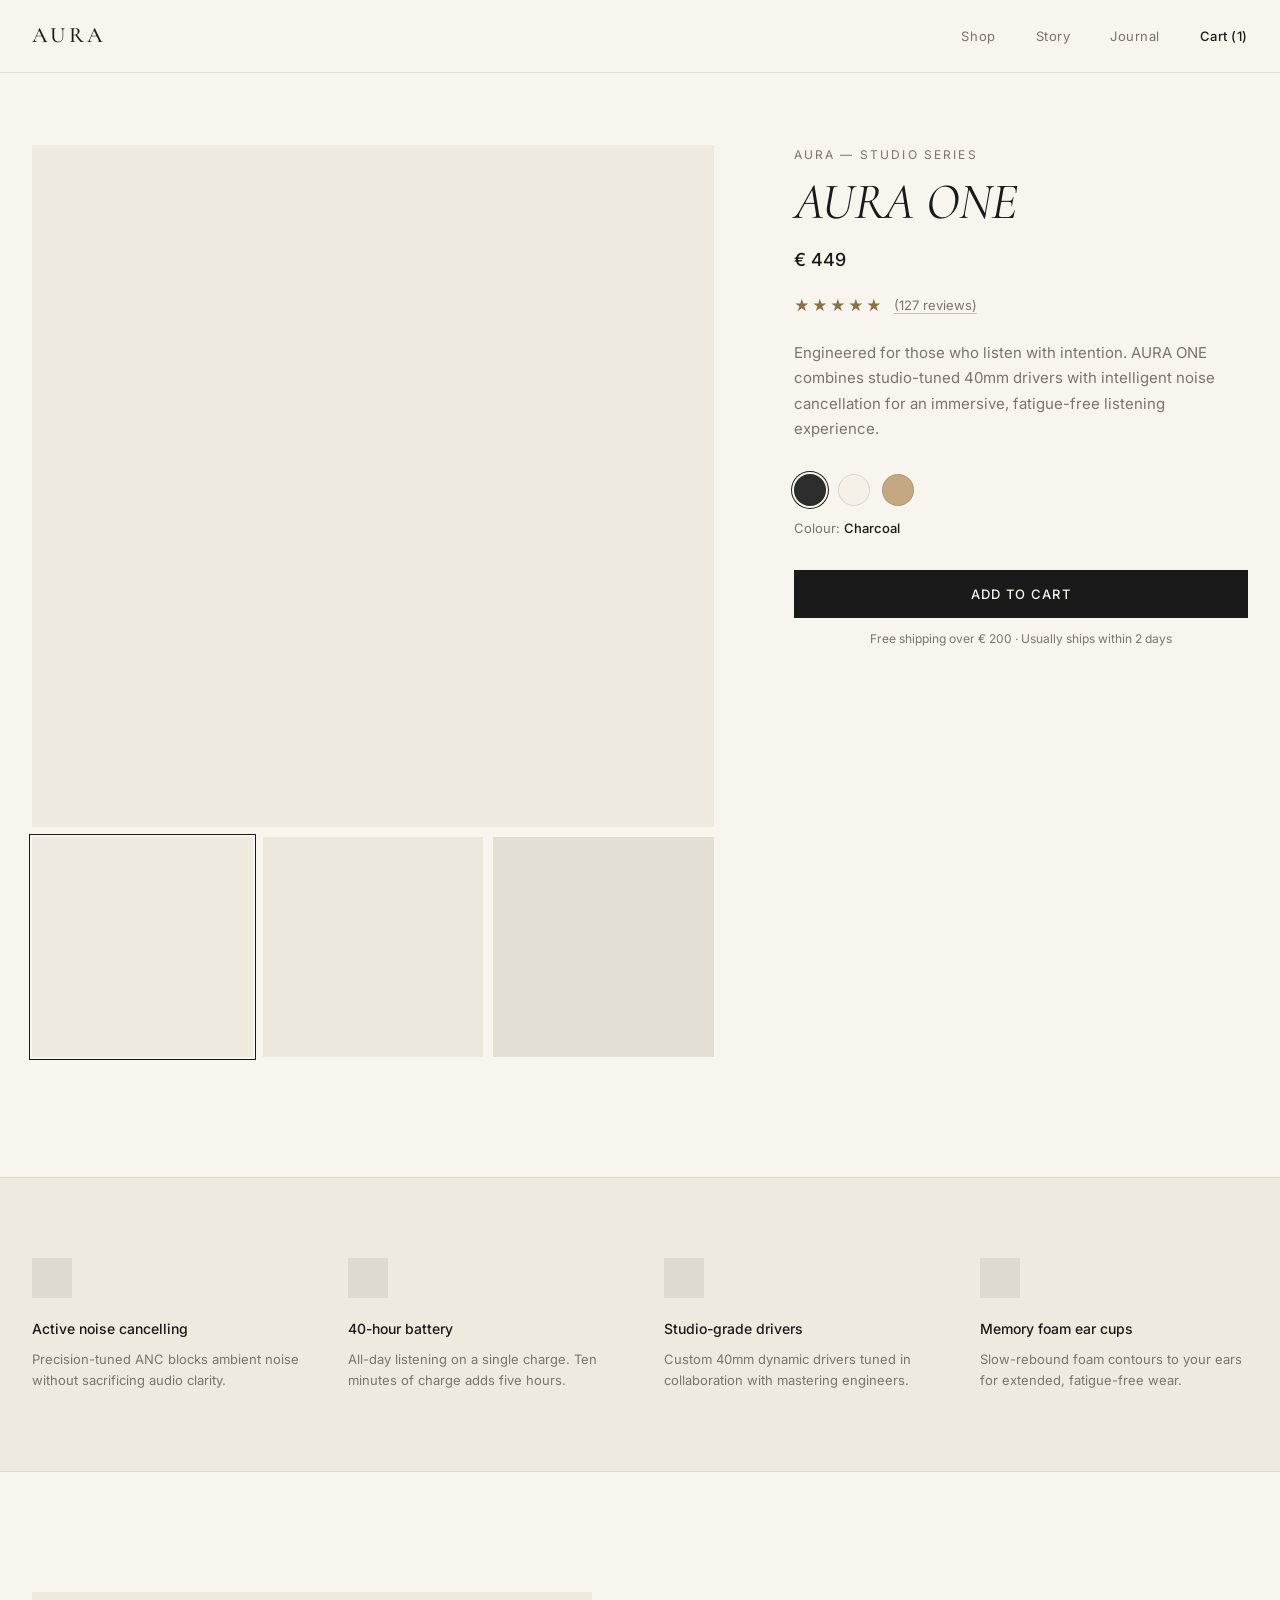
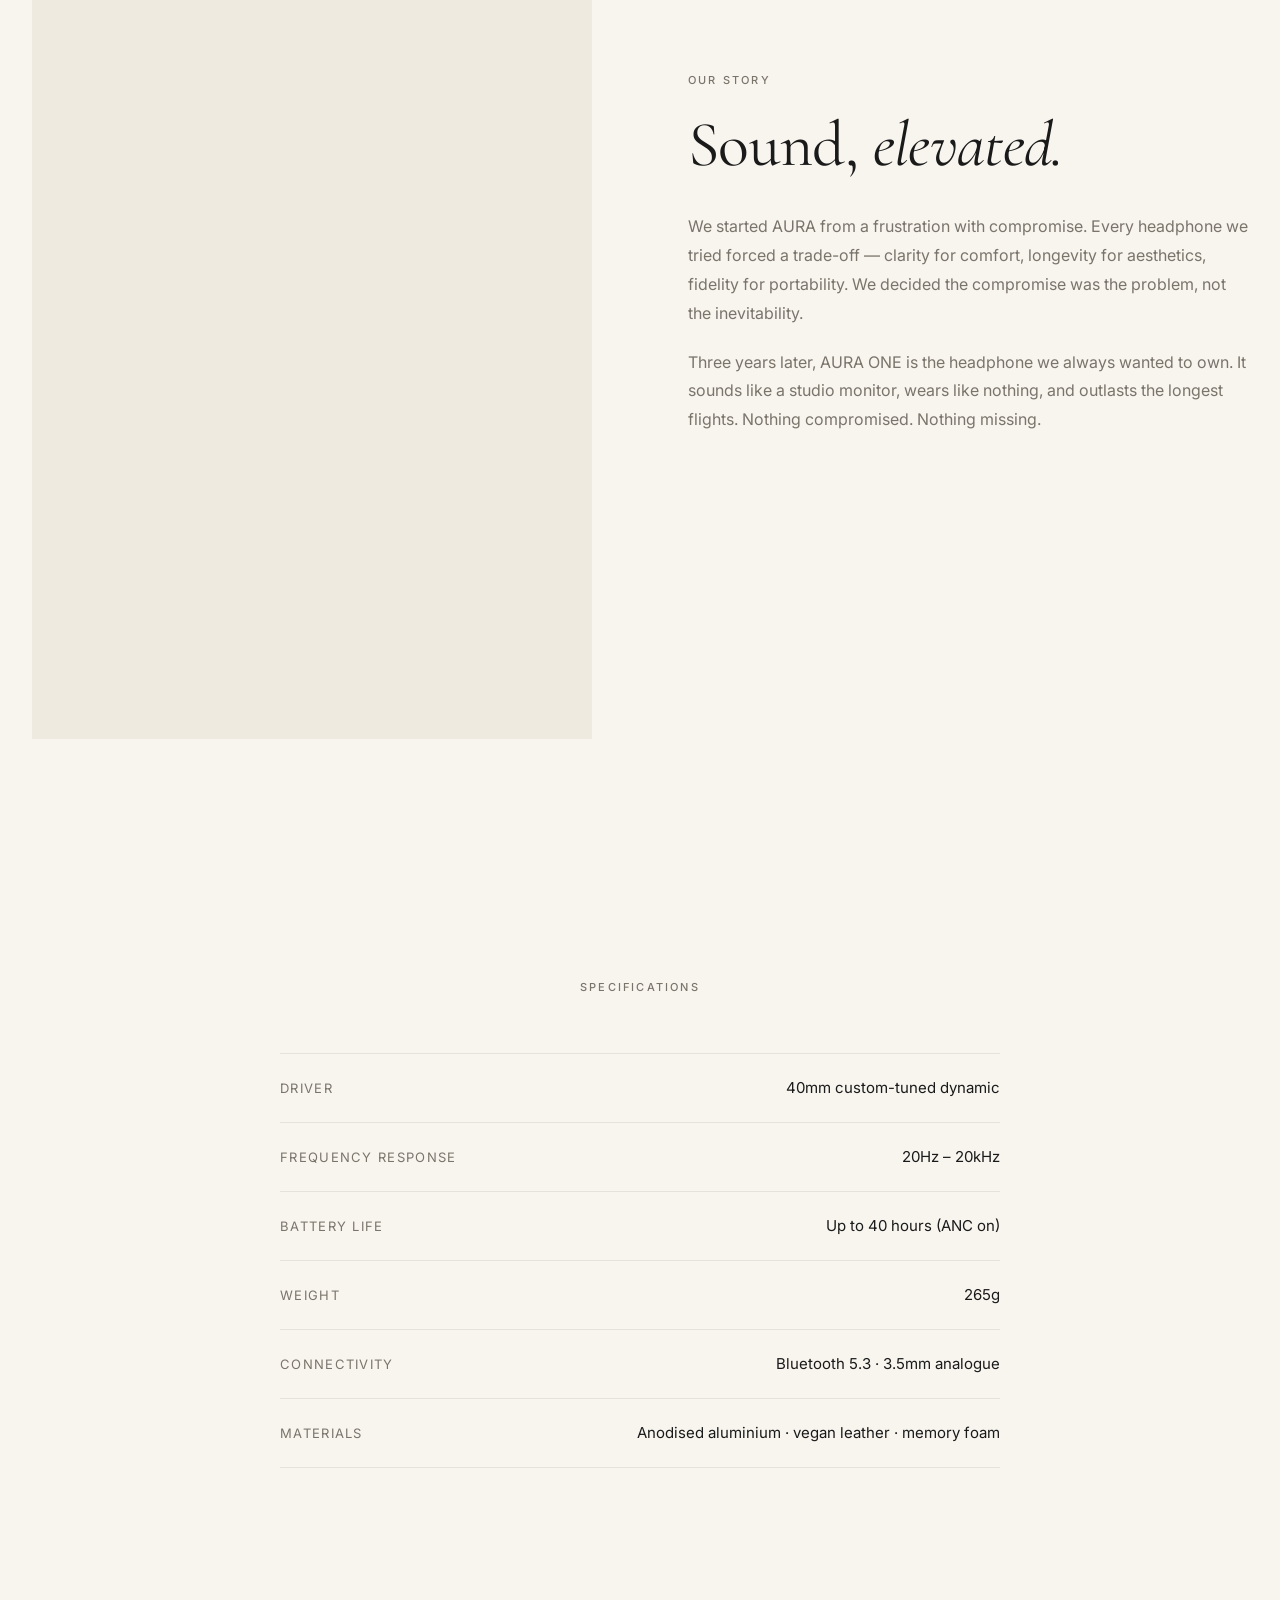
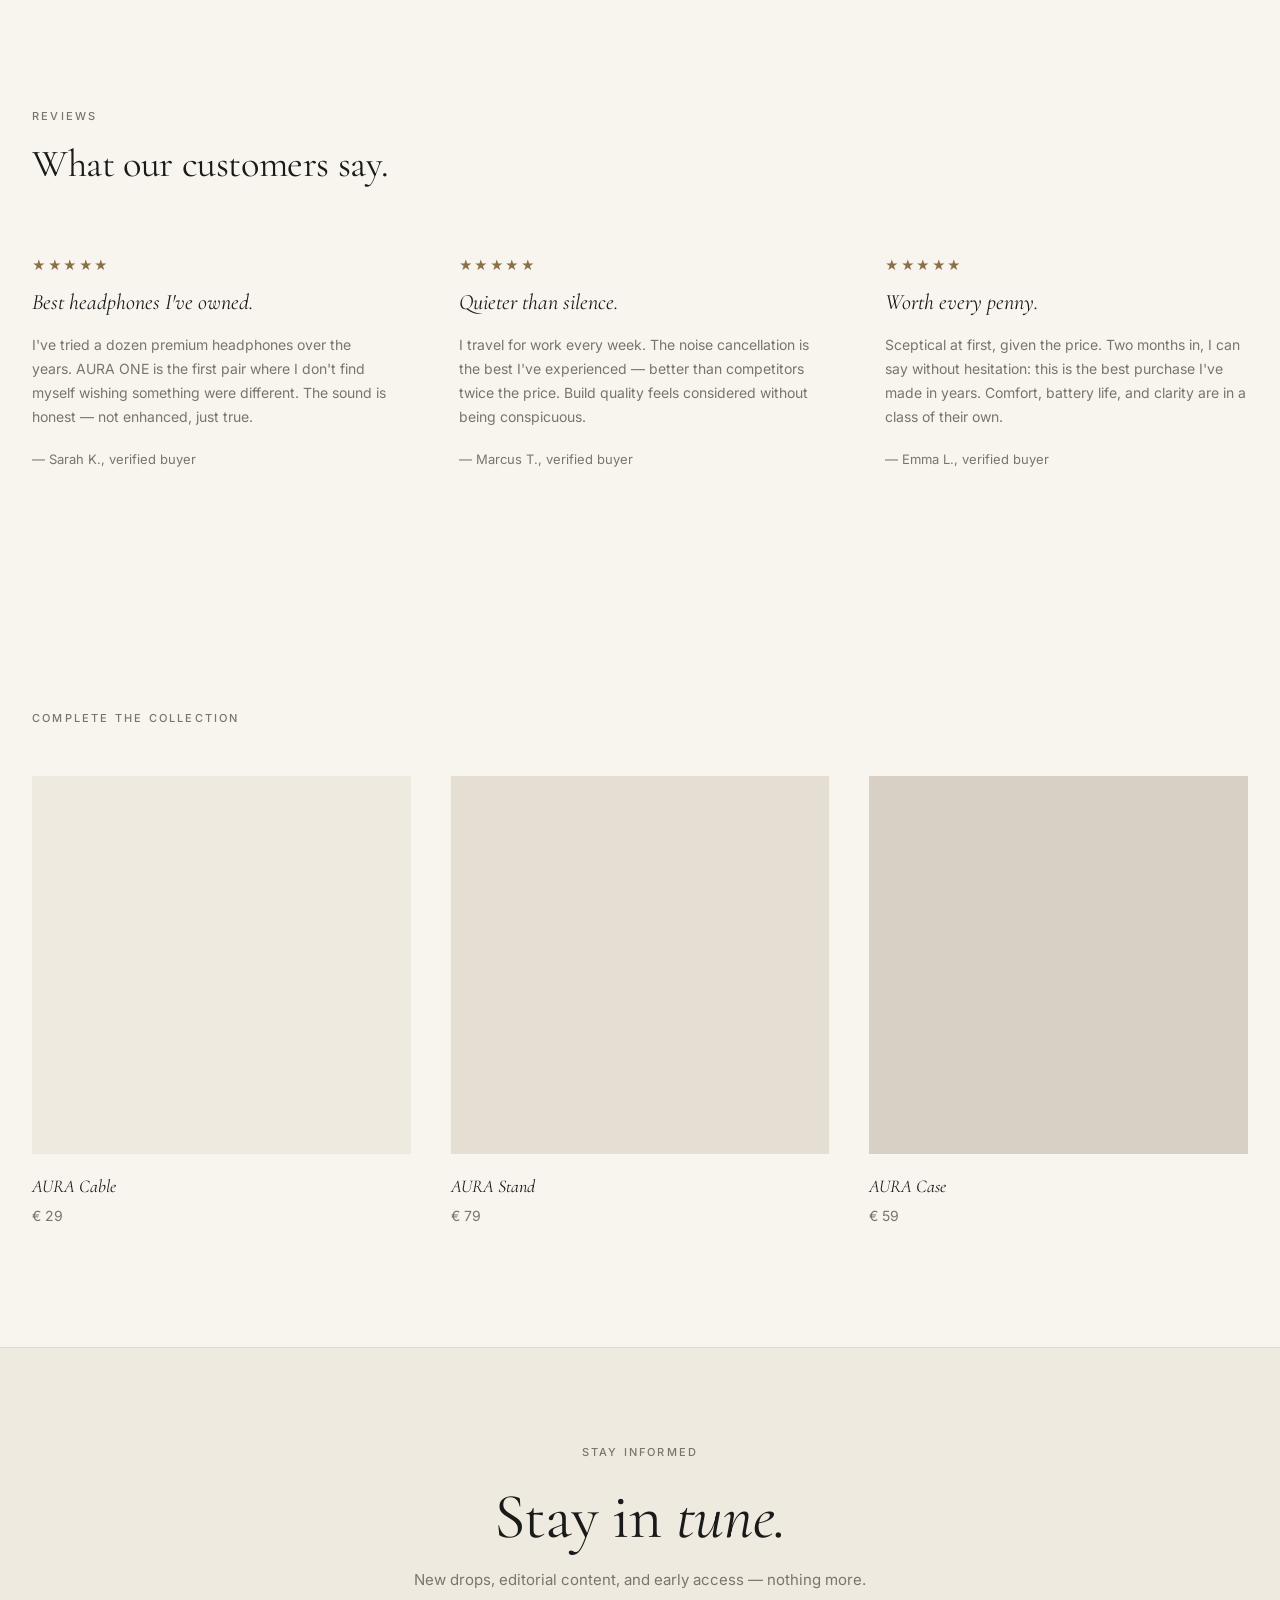
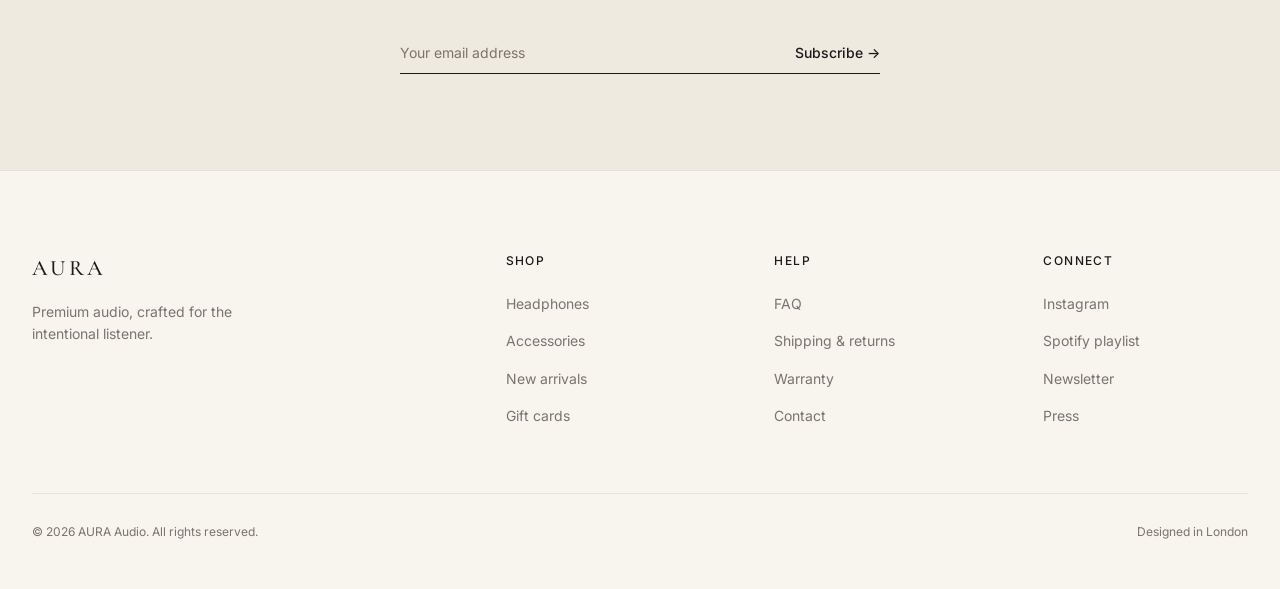
==== index.html @ a44fe391 "Move site files to repo root" ====
<!DOCTYPE html>
<html lang="en">
<head>
  <meta charset="UTF-8">
  <meta name="viewport" content="width=device-width, initial-scale=1.0">
  <meta name="description" content="AURA ONE — Premium over-ear headphones. Studio-grade drivers, active noise cancelling, 40-hour battery.">
  <title>AURA ONE — Premium Over-Ear Headphones</title>

  <link rel="preconnect" href="https://fonts.googleapis.com">
  <link rel="preconnect" href="https://fonts.gstatic.com" crossorigin>
  <link href="https://fonts.googleapis.com/css2?family=Cormorant+Garamond:ital,wght@0,400;0,500;1,400;1,500&family=Inter:wght@400;500&display=swap" rel="stylesheet">

  <link rel="stylesheet" href="style.css">
</head>
<body>

  <!-- ===== NAVBAR ===== -->
  <header class="navbar">
    <div class="navbar__inner">
      <a href="#" class="navbar__logo">AURA</a>
      <nav class="navbar__nav" aria-label="Main navigation">
        <a href="#">Shop</a>
        <a href="#">Story</a>
        <a href="#">Journal</a>
        <a href="#" class="navbar__cart">Cart (1)</a>
      </nav>
    </div>
  </header>

  <main>

    <!-- ===== PRODUCT HERO ===== -->
    <section class="product-hero">
      <div class="container product-hero__grid">

        <!-- Gallery -->
        <div class="product-gallery">
          <div class="gallery__main">
            <div class="gallery__main-img" id="main-img" aria-live="polite" aria-label="Product image"></div>
          </div>
          <div class="gallery__thumbs" role="group" aria-label="Product views">
            <button class="gallery__thumb is-active" data-bg="#EFEAE0" aria-label="Front view" aria-pressed="true" style="background:#EFEAE0"></button>
            <button class="gallery__thumb" data-bg="#E5DFD3" aria-label="Side view" aria-pressed="false" style="background:#E5DFD3"></button>
            <button class="gallery__thumb" data-bg="#D8D0C4" aria-label="Detail view" aria-pressed="false" style="background:#D8D0C4"></button>
          </div>
        </div>

        <!-- Product info -->
        <div class="product-info">
          <p class="product-label">AURA — Studio Series</p>
          <h1 class="product-name">AURA ONE</h1>
          <p class="product-price">&#x20AC; 449</p>

          <div class="product-rating">
            <span class="stars" aria-label="5 out of 5 stars">&#x2605;&#x2605;&#x2605;&#x2605;&#x2605;</span>
            <a href="#reviews" class="review-count">(127 reviews)</a>
          </div>

          <p class="product-desc">Engineered for those who listen with intention. AURA ONE combines studio-tuned 40mm drivers with intelligent noise cancellation for an immersive, fatigue-free listening experience.</p>

          <!-- Colour selector -->
          <div class="colour-selector">
            <div class="colour-swatches" role="radiogroup" aria-label="Select colour">
              <button class="colour-swatch is-active" data-colour="Charcoal" aria-label="Charcoal" aria-checked="true" role="radio" style="background:#2D2D2D"></button>
              <button class="colour-swatch" data-colour="Ivory" aria-label="Ivory" aria-checked="false" role="radio" style="background:#F5F0E8"></button>
              <button class="colour-swatch" data-colour="Sand" aria-label="Sand" aria-checked="false" role="radio" style="background:#C4A882"></button>
            </div>
            <p class="colour-label">Colour: <span id="colour-name">Charcoal</span></p>
          </div>

          <!-- Add to cart -->
          <div class="product-actions">
            <button class="btn-add-to-cart" type="button" id="add-to-cart">Add to cart</button>
            <p class="shipping-note">Free shipping over &#x20AC;&nbsp;200 &middot; Usually ships within 2 days</p>
          </div>
        </div>

      </div>
    </section>

    <!-- ===== FEATURE STRIP ===== -->
    <section class="feature-strip">
      <div class="container">
        <div class="feature-strip__grid">

          <div class="feature-item">
            <div class="feature-icon" aria-hidden="true"></div>
            <h3 class="feature-title">Active noise cancelling</h3>
            <p class="feature-desc">Precision-tuned ANC blocks ambient noise without sacrificing audio clarity.</p>
          </div>

          <div class="feature-item">
            <div class="feature-icon" aria-hidden="true"></div>
            <h3 class="feature-title">40-hour battery</h3>
            <p class="feature-desc">All-day listening on a single charge. Ten minutes of charge adds five hours.</p>
          </div>

          <div class="feature-item">
            <div class="feature-icon" aria-hidden="true"></div>
            <h3 class="feature-title">Studio-grade drivers</h3>
            <p class="feature-desc">Custom 40mm dynamic drivers tuned in collaboration with mastering engineers.</p>
          </div>

          <div class="feature-item">
            <div class="feature-icon" aria-hidden="true"></div>
            <h3 class="feature-title">Memory foam ear cups</h3>
            <p class="feature-desc">Slow-rebound foam contours to your ears for extended, fatigue-free wear.</p>
          </div>

        </div>
      </div>
    </section>

    <!-- ===== THE STORY ===== -->
    <section class="story section">
      <div class="container story__grid">
        <div class="story__image-col">
          <div class="story__image" aria-hidden="true"></div>
        </div>
        <div class="story__content">
          <span class="section-label">Our story</span>
          <h2 class="story__headline">Sound, <em>elevated.</em></h2>
          <p class="story__body">We started AURA from a frustration with compromise. Every headphone we tried forced a trade-off — clarity for comfort, longevity for aesthetics, fidelity for portability. We decided the compromise was the problem, not the inevitability.</p>
          <p class="story__body">Three years later, AURA ONE is the headphone we always wanted to own. It sounds like a studio monitor, wears like nothing, and outlasts the longest flights. Nothing compromised. Nothing missing.</p>
        </div>
      </div>
    </section>

    <!-- ===== SPECIFICATIONS ===== -->
    <section class="specs section">
      <div class="container">
        <div class="specs__header">
          <span class="section-label">Specifications</span>
        </div>
        <div class="specs__table" role="table" aria-label="Product specifications">
          <div class="specs__row" role="row">
            <span class="specs__key" role="rowheader">Driver</span>
            <span class="specs__val" role="cell">40mm custom-tuned dynamic</span>
          </div>
          <div class="specs__row" role="row">
            <span class="specs__key" role="rowheader">Frequency response</span>
            <span class="specs__val" role="cell">20Hz &ndash; 20kHz</span>
          </div>
          <div class="specs__row" role="row">
            <span class="specs__key" role="rowheader">Battery life</span>
            <span class="specs__val" role="cell">Up to 40 hours (ANC on)</span>
          </div>
          <div class="specs__row" role="row">
            <span class="specs__key" role="rowheader">Weight</span>
            <span class="specs__val" role="cell">265g</span>
          </div>
          <div class="specs__row" role="row">
            <span class="specs__key" role="rowheader">Connectivity</span>
            <span class="specs__val" role="cell">Bluetooth 5.3 &middot; 3.5mm analogue</span>
          </div>
          <div class="specs__row" role="row">
            <span class="specs__key" role="rowheader">Materials</span>
            <span class="specs__val" role="cell">Anodised aluminium &middot; vegan leather &middot; memory foam</span>
          </div>
        </div>
      </div>
    </section>

    <!-- ===== REVIEWS ===== -->
    <section class="reviews section" id="reviews">
      <div class="container">
        <div class="reviews__header">
          <span class="section-label">Reviews</span>
          <h2 class="reviews__headline">What our customers say.</h2>
        </div>
        <div class="reviews__grid">

          <article class="review-card">
            <span class="stars stars--sm" aria-label="5 out of 5 stars">&#x2605;&#x2605;&#x2605;&#x2605;&#x2605;</span>
            <h3 class="review-title">Best headphones I've owned.</h3>
            <p class="review-body">I've tried a dozen premium headphones over the years. AURA ONE is the first pair where I don't find myself wishing something were different. The sound is honest — not enhanced, just true.</p>
            <p class="review-attribution">&#x2014; Sarah K., verified buyer</p>
          </article>

          <article class="review-card">
            <span class="stars stars--sm" aria-label="5 out of 5 stars">&#x2605;&#x2605;&#x2605;&#x2605;&#x2605;</span>
            <h3 class="review-title">Quieter than silence.</h3>
            <p class="review-body">I travel for work every week. The noise cancellation is the best I've experienced — better than competitors twice the price. Build quality feels considered without being conspicuous.</p>
            <p class="review-attribution">&#x2014; Marcus T., verified buyer</p>
          </article>

          <article class="review-card">
            <span class="stars stars--sm" aria-label="5 out of 5 stars">&#x2605;&#x2605;&#x2605;&#x2605;&#x2605;</span>
            <h3 class="review-title">Worth every penny.</h3>
            <p class="review-body">Sceptical at first, given the price. Two months in, I can say without hesitation: this is the best purchase I've made in years. Comfort, battery life, and clarity are in a class of their own.</p>
            <p class="review-attribution">&#x2014; Emma L., verified buyer</p>
          </article>

        </div>
      </div>
    </section>

    <!-- ===== RELATED PRODUCTS ===== -->
    <section class="related section">
      <div class="container">
        <div class="related__header">
          <span class="section-label">Complete the collection</span>
        </div>
        <div class="related__grid">

          <a href="#" class="related-card">
            <div class="related-card__img-wrap">
              <div class="related-card__img" style="background:#EFEAE0"></div>
            </div>
            <h3 class="related-card__name">AURA Cable</h3>
            <p class="related-card__price">&#x20AC; 29</p>
          </a>

          <a href="#" class="related-card">
            <div class="related-card__img-wrap">
              <div class="related-card__img" style="background:#E5DFD3"></div>
            </div>
            <h3 class="related-card__name">AURA Stand</h3>
            <p class="related-card__price">&#x20AC; 79</p>
          </a>

          <a href="#" class="related-card">
            <div class="related-card__img-wrap">
              <div class="related-card__img" style="background:#D8D0C4"></div>
            </div>
            <h3 class="related-card__name">AURA Case</h3>
            <p class="related-card__price">&#x20AC; 59</p>
          </a>

        </div>
      </div>
    </section>

    <!-- ===== NEWSLETTER ===== -->
    <section class="newsletter">
      <div class="newsletter__inner">
        <span class="section-label">Stay informed</span>
        <h2 class="newsletter__headline">Stay in <em>tune.</em></h2>
        <p class="newsletter__sub">New drops, editorial content, and early access &mdash; nothing more.</p>
        <form class="newsletter__form" id="newsletter-form" novalidate>
          <input type="email" class="newsletter__input" placeholder="Your email address" aria-label="Email address" required>
          <button type="submit" class="newsletter__btn">Subscribe &#x2192;</button>
        </form>
      </div>
    </section>

  </main>

  <!-- ===== FOOTER ===== -->
  <footer class="footer">
    <div class="container">
      <div class="footer__top">
        <div class="footer__brand">
          <span class="footer__logo">AURA</span>
          <p class="footer__tagline">Premium audio, crafted for the intentional listener.</p>
        </div>
        <div class="footer__col">
          <h3 class="footer__col-title">Shop</h3>
          <ul>
            <li><a href="#">Headphones</a></li>
            <li><a href="#">Accessories</a></li>
            <li><a href="#">New arrivals</a></li>
            <li><a href="#">Gift cards</a></li>
          </ul>
        </div>
        <div class="footer__col">
          <h3 class="footer__col-title">Help</h3>
          <ul>
            <li><a href="#">FAQ</a></li>
            <li><a href="#">Shipping &amp; returns</a></li>
            <li><a href="#">Warranty</a></li>
            <li><a href="#">Contact</a></li>
          </ul>
        </div>
        <div class="footer__col">
          <h3 class="footer__col-title">Connect</h3>
          <ul>
            <li><a href="#">Instagram</a></li>
            <li><a href="#">Spotify playlist</a></li>
            <li><a href="#">Newsletter</a></li>
            <li><a href="#">Press</a></li>
          </ul>
        </div>
      </div>
      <div class="footer__bottom">
        <p class="footer__copy">&copy; 2026 AURA Audio. All rights reserved.</p>
        <p class="footer__city">Designed in London</p>
      </div>
    </div>
  </footer>

  <script src="script.js"></script>
</body>
</html>
---- style.css ----
/* ============================================================
   TOKENS
   ============================================================ */
:root {
  --bg: #F8F5EF;
  --bg-soft: #EFEAE0;
  --fg: #1A1A1A;
  --muted: #7A746B;
  --accent: #8B6F47;
  --border: rgba(0, 0, 0, 0.08);
  --font-display: 'Cormorant Garamond', Georgia, serif;
  --font-body: 'Inter', sans-serif;
}

/* ============================================================
   RESET
   ============================================================ */
*, *::before, *::after {
  margin: 0;
  padding: 0;
  box-sizing: border-box;
}

/* ============================================================
   BASE
   ============================================================ */
html {
  scroll-behavior: smooth;
}

body {
  background-color: var(--bg);
  color: var(--fg);
  font-family: var(--font-body);
  -webkit-font-smoothing: antialiased;
  -moz-osx-font-smoothing: grayscale;
  line-height: 1.6;
}

img,
video {
  display: block;
  max-width: 100%;
}

a {
  color: inherit;
  text-decoration: none;
}

ul {
  list-style: none;
}

button {
  font-family: inherit;
  cursor: pointer;
}

/* ============================================================
   CONTAINER
   ============================================================ */
.container {
  max-width: 1280px;
  margin: 0 auto;
  padding: 0 32px;
}

/* ============================================================
   SHARED UTILITIES
   ============================================================ */
.section {
  padding: 120px 0;
}

.section-label {
  display: block;
  font-family: var(--font-body);
  font-size: 11px;
  font-weight: 500;
  text-transform: uppercase;
  letter-spacing: 0.2em;
  color: var(--muted);
}

.stars {
  color: var(--accent);
  font-size: 15px;
  letter-spacing: 2px;
  line-height: 1;
}

.stars--sm {
  font-size: 13px;
  letter-spacing: 1.5px;
}

/* ============================================================
   NAVBAR
   ============================================================ */
.navbar {
  position: sticky;
  top: 0;
  z-index: 100;
  background: var(--bg);
  border-bottom: 1px solid var(--border);
}

.navbar__inner {
  max-width: 1280px;
  margin: 0 auto;
  padding: 0 32px;
  height: 72px;
  display: flex;
  align-items: center;
  justify-content: space-between;
}

.navbar__logo {
  font-family: var(--font-display);
  font-size: 22px;
  font-weight: 500;
  letter-spacing: 0.15em;
  color: var(--fg);
}

.navbar__nav {
  display: flex;
  align-items: center;
  gap: 40px;
}

.navbar__nav a {
  font-size: 13px;
  font-weight: 400;
  color: var(--muted);
  letter-spacing: 0.04em;
  transition: color 0.3s ease;
}

.navbar__nav a:hover {
  color: var(--fg);
}

.navbar__cart {
  color: var(--fg) !important;
  font-weight: 500 !important;
}

/* ============================================================
   PRODUCT HERO
   ============================================================ */
.product-hero {
  padding: 72px 0 120px;
}

.product-hero__grid {
  display: grid;
  grid-template-columns: 3fr 2fr;
  gap: 80px;
  align-items: start;
}

/* --- Gallery --- */
.product-gallery {
  display: flex;
  flex-direction: column;
  gap: 10px;
}

.gallery__main-img {
  width: 100%;
  aspect-ratio: 1/1;
  background: var(--bg-soft);
  transition: background-color 0.45s ease;
}

.gallery__thumbs {
  display: grid;
  grid-template-columns: repeat(3, 1fr);
  gap: 10px;
}

.gallery__thumb {
  width: 100%;
  aspect-ratio: 1/1;
  border: none;
  opacity: 0.6;
  transition: opacity 0.3s ease, box-shadow 0.25s ease;
}

.gallery__thumb:hover {
  opacity: 0.9;
}

.gallery__thumb.is-active {
  opacity: 1;
  box-shadow: 0 0 0 2px var(--bg), 0 0 0 3px var(--fg);
}

/* --- Product info --- */
.product-info {
  position: sticky;
  top: 120px;
}

.product-label {
  font-size: 12px;
  font-weight: 400;
  text-transform: uppercase;
  letter-spacing: 0.18em;
  color: var(--muted);
  margin-bottom: 12px;
}

.product-name {
  font-family: var(--font-display);
  font-size: clamp(40px, 4vw, 64px);
  font-weight: 400;
  font-style: italic;
  line-height: 1.05;
  letter-spacing: -0.01em;
  margin-bottom: 16px;
}

.product-price {
  font-size: 18px;
  font-weight: 500;
  margin-bottom: 20px;
}

.product-rating {
  display: flex;
  align-items: center;
  gap: 10px;
  margin-bottom: 24px;
}

.review-count {
  font-size: 13px;
  color: var(--muted);
  text-decoration: underline;
  text-decoration-color: rgba(122, 116, 107, 0.4);
  text-underline-offset: 3px;
  transition: color 0.3s ease;
}

.review-count:hover {
  color: var(--fg);
}

.product-desc {
  font-size: 15px;
  color: var(--muted);
  line-height: 1.7;
  margin-bottom: 32px;
}

/* --- Colour selector --- */
.colour-selector {
  margin-bottom: 32px;
}

.colour-swatches {
  display: flex;
  gap: 12px;
  margin-bottom: 12px;
}

.colour-swatch {
  width: 32px;
  height: 32px;
  border-radius: 50%;
  border: 1px solid rgba(0, 0, 0, 0.1);
  transition: box-shadow 0.25s ease, opacity 0.2s ease;
}

.colour-swatch:hover {
  opacity: 0.85;
}

.colour-swatch.is-active {
  box-shadow: 0 0 0 2px var(--bg), 0 0 0 3px var(--fg);
}

.colour-label {
  font-size: 13px;
  color: var(--muted);
}

.colour-label span {
  color: var(--fg);
  font-weight: 500;
}

/* --- Actions --- */
.btn-add-to-cart {
  display: block;
  width: 100%;
  background: var(--fg);
  color: var(--bg);
  border: none;
  padding: 16px;
  font-size: 13px;
  font-weight: 500;
  text-transform: uppercase;
  letter-spacing: 0.1em;
  transition: background-color 0.3s ease;
  margin-bottom: 12px;
}

.btn-add-to-cart:hover {
  background: var(--accent);
}

.shipping-note {
  font-size: 12px;
  color: var(--muted);
  text-align: center;
  line-height: 1.5;
}

/* ============================================================
   FEATURE STRIP
   ============================================================ */
.feature-strip {
  background: var(--bg-soft);
  border-top: 1px solid var(--border);
  border-bottom: 1px solid var(--border);
  padding: 80px 0;
}

.feature-strip__grid {
  display: grid;
  grid-template-columns: repeat(4, 1fr);
  gap: 48px;
}

.feature-icon {
  width: 40px;
  height: 40px;
  background: rgba(0, 0, 0, 0.07);
  margin-bottom: 20px;
}

.feature-title {
  font-family: var(--font-body);
  font-size: 14px;
  font-weight: 500;
  color: var(--fg);
  margin-bottom: 8px;
}

.feature-desc {
  font-size: 13px;
  color: var(--muted);
  line-height: 1.65;
}

/* ============================================================
   STORY
   ============================================================ */
.story__grid {
  display: grid;
  grid-template-columns: 1fr 1fr;
  gap: 96px;
  align-items: start;
}

.story__image {
  width: 100%;
  aspect-ratio: 3/4;
  background: var(--bg-soft);
}

.story__content {
  padding-top: 80px;
}

.story__content .section-label {
  margin-bottom: 20px;
}

.story__headline {
  font-family: var(--font-display);
  font-size: clamp(40px, 5vw, 72px);
  font-weight: 400;
  line-height: 1.1;
  letter-spacing: -0.01em;
  margin-bottom: 32px;
}

.story__headline em {
  font-style: italic;
}

.story__body {
  font-size: 16px;
  color: var(--muted);
  line-height: 1.8;
  margin-bottom: 20px;
}

.story__body:last-child {
  margin-bottom: 0;
}

/* ============================================================
   SPECIFICATIONS
   ============================================================ */
.specs__header {
  text-align: center;
  margin-bottom: 56px;
}

.specs__table {
  max-width: 720px;
  margin: 0 auto;
}

.specs__row {
  display: flex;
  justify-content: space-between;
  align-items: baseline;
  padding: 22px 0;
  border-bottom: 1px solid var(--border);
  gap: 32px;
}

.specs__row:first-child {
  border-top: 1px solid var(--border);
}

.specs__key {
  font-size: 13px;
  font-weight: 400;
  text-transform: uppercase;
  letter-spacing: 0.1em;
  color: var(--muted);
  flex-shrink: 0;
}

.specs__val {
  font-size: 15px;
  color: var(--fg);
  text-align: right;
}

/* ============================================================
   REVIEWS
   ============================================================ */
.reviews__header {
  margin-bottom: 72px;
}

.reviews__header .section-label {
  margin-bottom: 16px;
}

.reviews__headline {
  font-family: var(--font-display);
  font-size: clamp(28px, 3vw, 44px);
  font-weight: 400;
  letter-spacing: -0.01em;
  line-height: 1.2;
}

.reviews__grid {
  display: grid;
  grid-template-columns: repeat(3, 1fr);
  gap: 64px;
}

.review-card {
  display: flex;
  flex-direction: column;
  gap: 16px;
}

.review-title {
  font-family: var(--font-display);
  font-size: 22px;
  font-weight: 400;
  font-style: italic;
  line-height: 1.3;
  color: var(--fg);
}

.review-body {
  font-size: 14px;
  color: var(--muted);
  line-height: 1.72;
}

.review-attribution {
  font-size: 13px;
  color: var(--muted);
  margin-top: 4px;
}

/* ============================================================
   RELATED PRODUCTS
   ============================================================ */
.related__header {
  margin-bottom: 48px;
}

.related__grid {
  display: grid;
  grid-template-columns: repeat(3, 1fr);
  gap: 40px;
}

.related-card {
  display: block;
}

.related-card__img-wrap {
  aspect-ratio: 1/1;
  overflow: hidden;
  margin-bottom: 18px;
}

.related-card__img {
  width: 100%;
  height: 100%;
  transition: transform 0.3s ease;
}

.related-card:hover .related-card__img {
  transform: scale(1.03);
}

.related-card__name {
  font-family: var(--font-display);
  font-size: 18px;
  font-weight: 400;
  font-style: italic;
  color: var(--fg);
  margin-bottom: 4px;
}

.related-card__price {
  font-size: 14px;
  color: var(--muted);
}

/* ============================================================
   NEWSLETTER
   ============================================================ */
.newsletter {
  background: var(--bg-soft);
  border-top: 1px solid var(--border);
  padding: 96px 32px;
  text-align: center;
}

.newsletter__inner {
  max-width: 560px;
  margin: 0 auto;
}

.newsletter__inner .section-label {
  margin-bottom: 20px;
}

.newsletter__headline {
  font-family: var(--font-display);
  font-size: clamp(40px, 5vw, 64px);
  font-weight: 400;
  line-height: 1.1;
  letter-spacing: -0.01em;
  margin-bottom: 16px;
}

.newsletter__headline em {
  font-style: italic;
}

.newsletter__sub {
  font-size: 15px;
  color: var(--muted);
  line-height: 1.6;
  margin-bottom: 40px;
}

.newsletter__form {
  display: flex;
  align-items: flex-end;
  max-width: 480px;
  margin: 0 auto;
}

.newsletter__input {
  flex: 1;
  background: transparent;
  border: none;
  border-bottom: 1px solid var(--fg);
  padding: 12px 0;
  font-family: var(--font-body);
  font-size: 14px;
  color: var(--fg);
  outline: none;
  transition: border-color 0.3s ease;
}

.newsletter__input::placeholder {
  color: var(--muted);
}

.newsletter__input:focus {
  border-color: var(--accent);
}

.newsletter__btn {
  background: none;
  border: none;
  border-bottom: 1px solid var(--fg);
  padding: 12px 0 12px 28px;
  font-size: 14px;
  font-weight: 500;
  color: var(--fg);
  white-space: nowrap;
  transition: color 0.3s ease, border-color 0.3s ease;
}

.newsletter__btn:hover {
  color: var(--accent);
  border-color: var(--accent);
}

/* ============================================================
   FOOTER
   ============================================================ */
.footer {
  background: var(--bg);
  border-top: 1px solid var(--border);
  padding: 80px 0 48px;
}

.footer__top {
  display: grid;
  grid-template-columns: 2fr 1fr 1fr 1fr;
  gap: 64px;
  margin-bottom: 64px;
}

.footer__logo {
  display: block;
  font-family: var(--font-display);
  font-size: 22px;
  font-weight: 500;
  letter-spacing: 0.15em;
  color: var(--fg);
  margin-bottom: 14px;
}

.footer__tagline {
  font-size: 14px;
  color: var(--muted);
  line-height: 1.6;
  max-width: 200px;
}

.footer__col-title {
  font-size: 12px;
  font-weight: 500;
  text-transform: uppercase;
  letter-spacing: 0.12em;
  color: var(--fg);
  margin-bottom: 20px;
}

.footer__col ul {
  display: flex;
  flex-direction: column;
  gap: 12px;
}

.footer__col a {
  font-size: 14px;
  color: var(--muted);
  transition: color 0.3s ease;
}

.footer__col a:hover {
  color: var(--fg);
}

.footer__bottom {
  display: flex;
  justify-content: space-between;
  align-items: center;
  padding-top: 28px;
  border-top: 1px solid var(--border);
}

.footer__copy,
.footer__city {
  font-size: 12px;
  color: var(--muted);
}

/* ============================================================
   RESPONSIVE — TABLET (≤ 1024px)
   ============================================================ */
@media (max-width: 1024px) {
  .feature-strip__grid {
    grid-template-columns: repeat(2, 1fr);
    gap: 40px;
  }

  .footer__top {
    grid-template-columns: 1fr 1fr;
    row-gap: 48px;
    column-gap: 40px;
  }

  .footer__brand {
    grid-column: 1 / -1;
  }
}

/* ============================================================
   RESPONSIVE — MOBILE (≤ 768px)
   ============================================================ */
@media (max-width: 768px) {
  .container {
    padding: 0 20px;
  }

  .section {
    padding: 64px 0;
  }

  /* Navbar */
  .navbar__inner {
    padding: 0 20px;
  }

  .navbar__nav {
    gap: 20px;
  }

  .navbar__nav a:not(.navbar__cart) {
    display: none;
  }

  /* Product hero */
  .product-hero {
    padding: 40px 0 80px;
  }

  .product-hero__grid {
    grid-template-columns: 1fr;
    gap: 40px;
  }

  .gallery__thumbs {
    display: flex;
    gap: 8px;
    overflow-x: auto;
    -webkit-overflow-scrolling: touch;
    scrollbar-width: none;
    flex-wrap: nowrap;
  }

  .gallery__thumbs::-webkit-scrollbar {
    display: none;
  }

  .gallery__thumb {
    flex-shrink: 0;
    width: 80px;
    height: 80px;
    aspect-ratio: auto;
  }

  .product-info {
    position: static;
  }

  /* Feature strip */
  .feature-strip__grid {
    grid-template-columns: 1fr;
    gap: 40px;
  }

  /* Story */
  .story__grid {
    grid-template-columns: 1fr;
    gap: 40px;
  }

  .story__content {
    padding-top: 0;
  }

  /* Reviews */
  .reviews__grid {
    grid-template-columns: 1fr;
    gap: 48px;
  }

  /* Related */
  .related__grid {
    grid-template-columns: 1fr;
    gap: 32px;
  }

  /* Newsletter */
  .newsletter {
    padding: 72px 20px;
  }

  .newsletter__form {
    flex-direction: column;
    align-items: stretch;
    gap: 16px;
  }

  .newsletter__btn {
    padding: 12px 0;
    border-top: none;
    text-align: center;
  }

  /* Footer */
  .footer__top {
    grid-template-columns: 1fr;
    gap: 40px;
  }

  .footer__bottom {
    flex-direction: column;
    gap: 8px;
    text-align: center;
  }
}
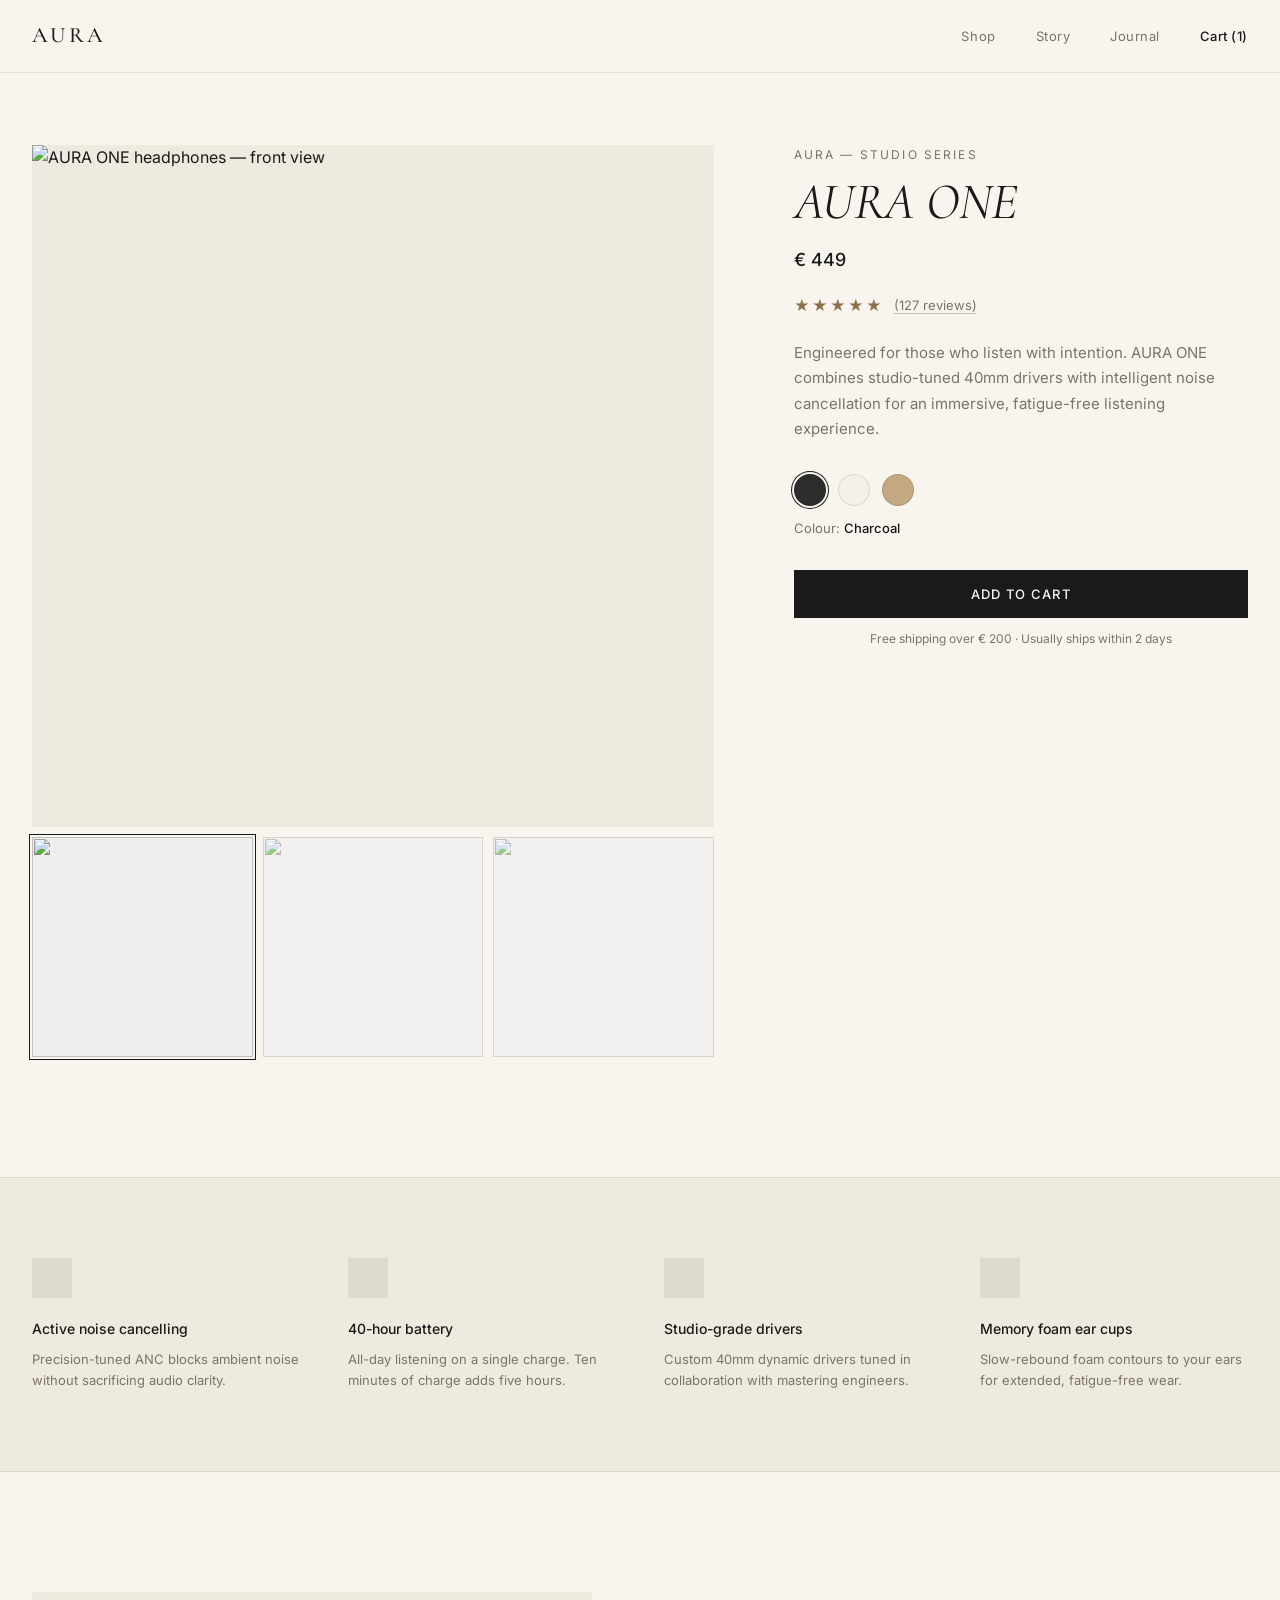
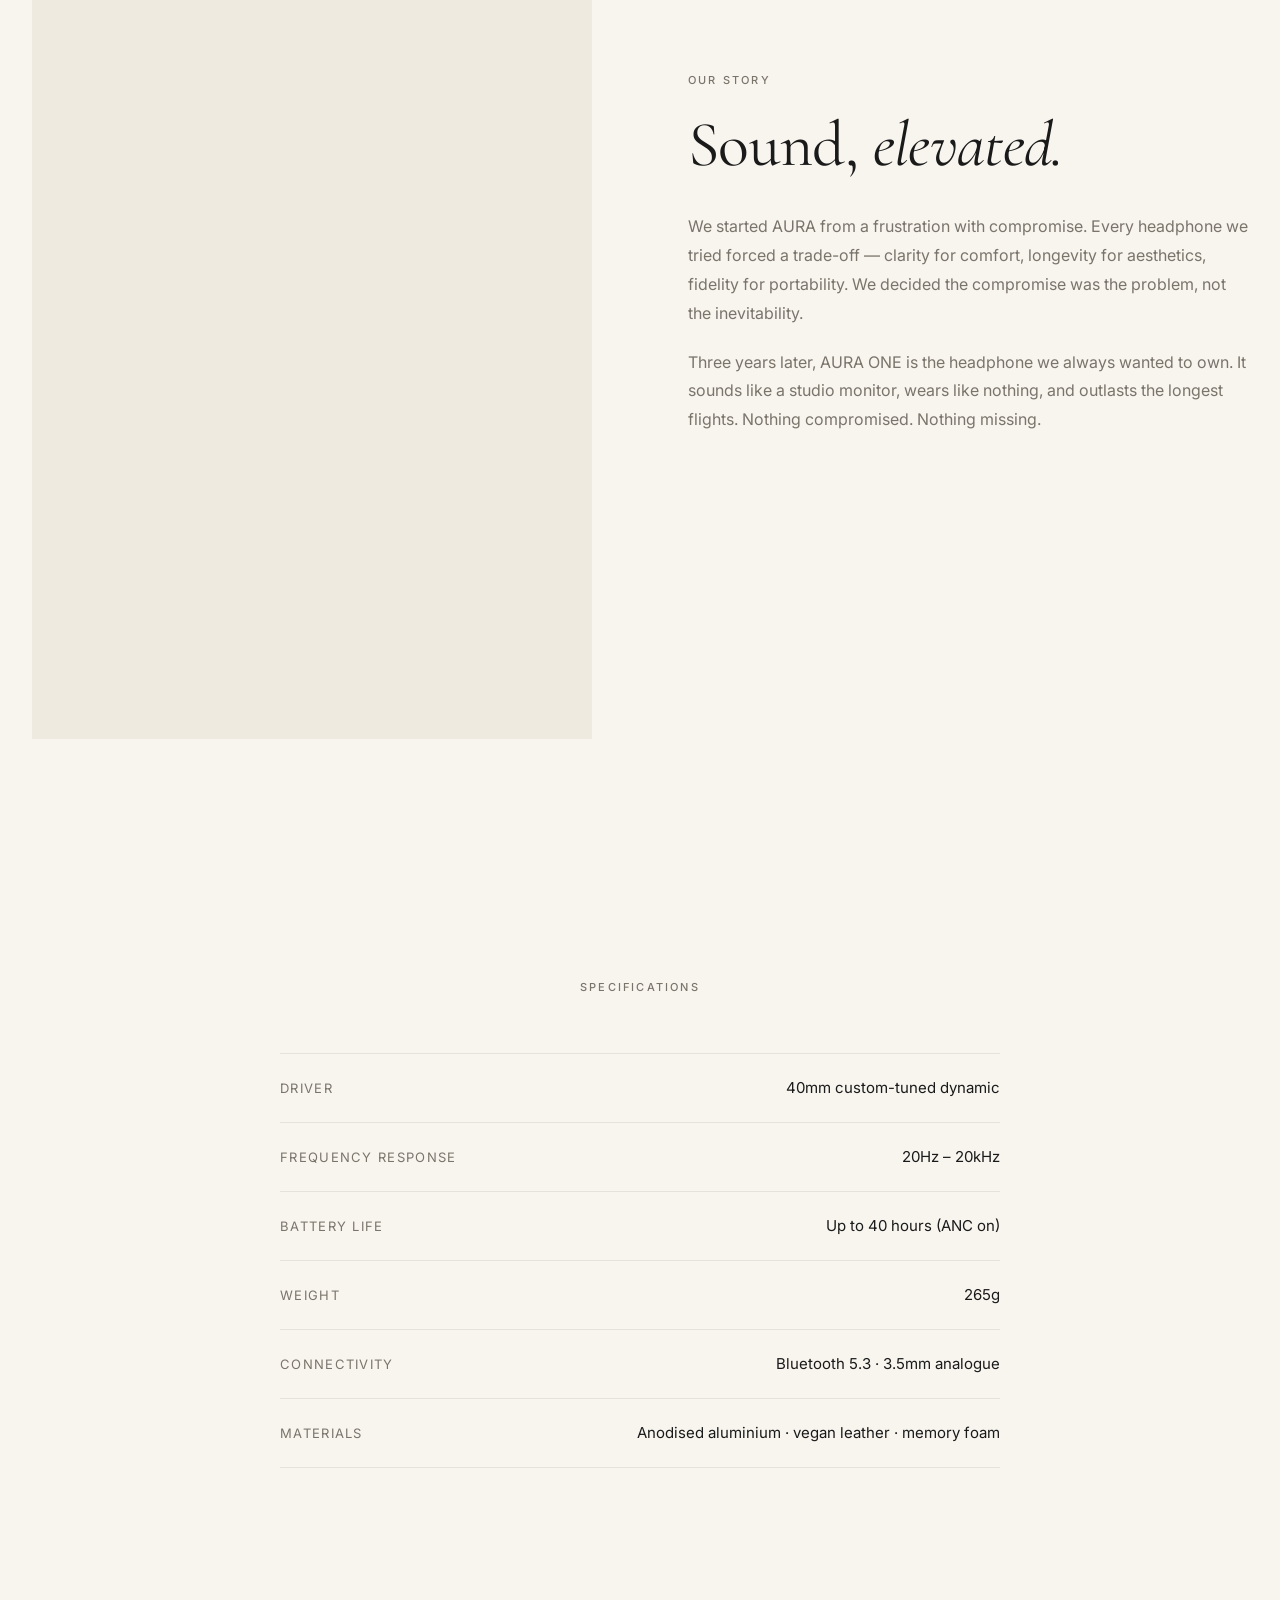
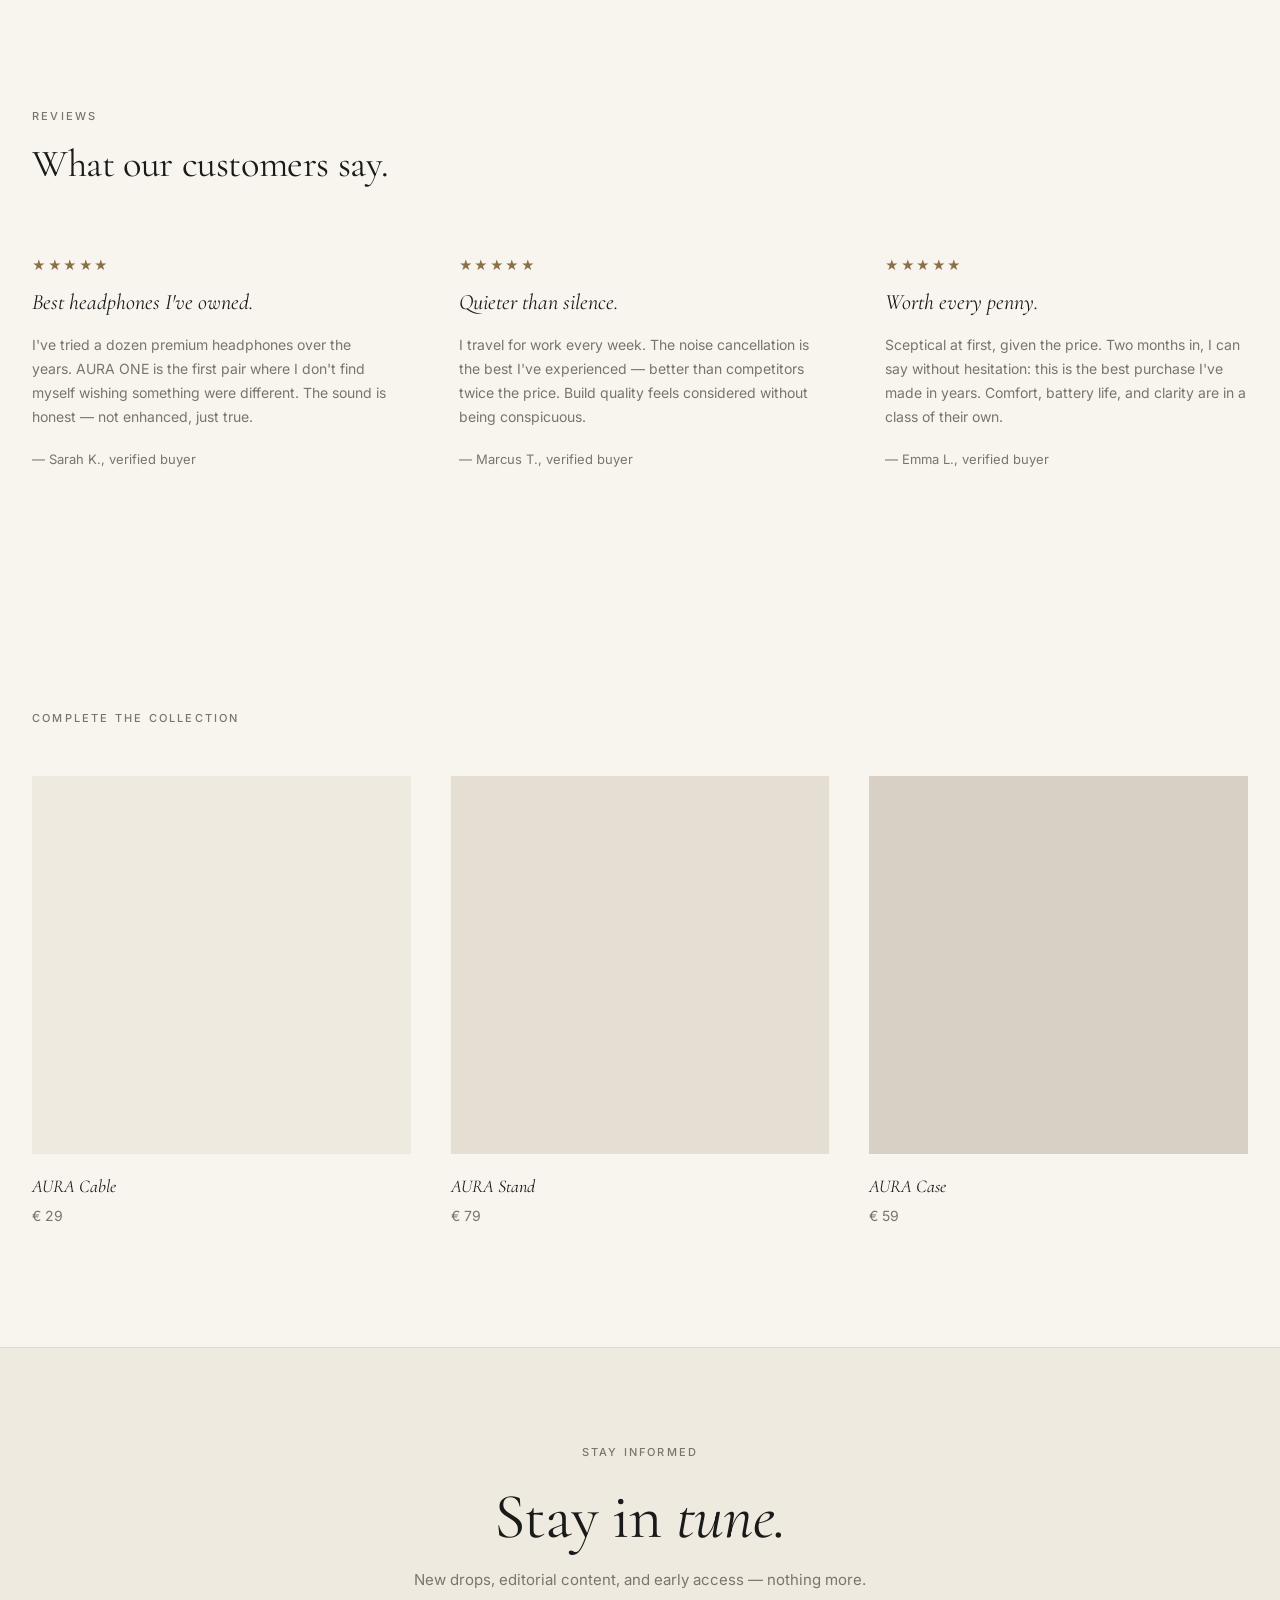
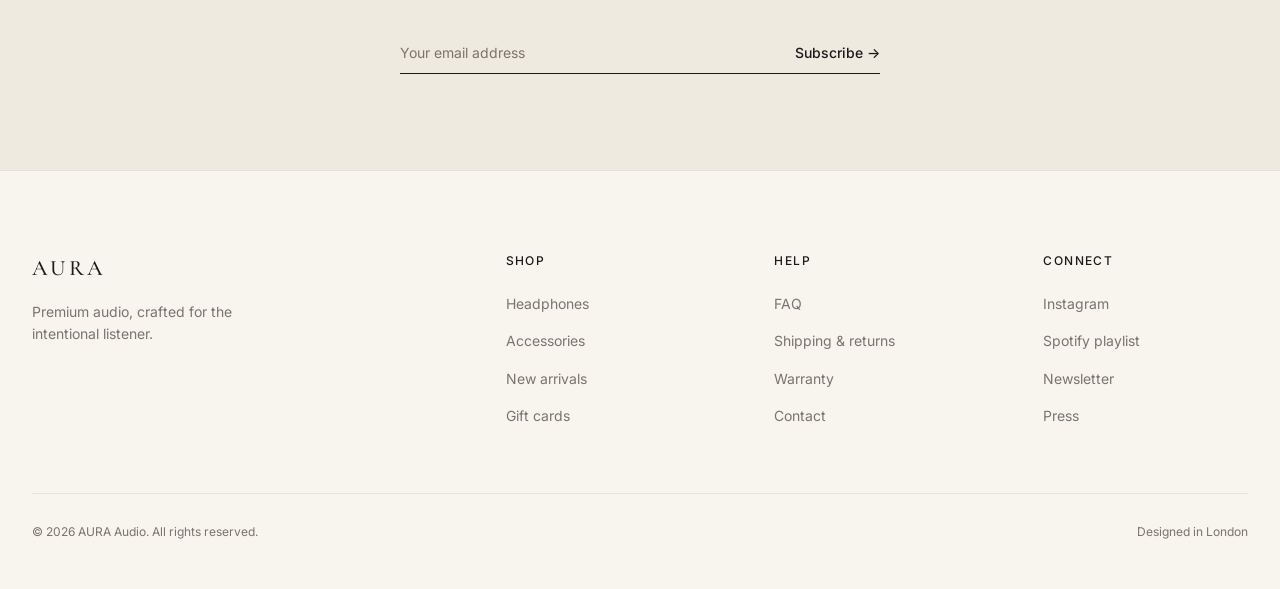
==== commit e55b8e85: "Replace image placeholders with real product photos" ====
--- a/index.html
+++ b/index.html
@@ -36,12 +36,33 @@
         <!-- Gallery -->
         <div class="product-gallery">
           <div class="gallery__main">
-            <div class="gallery__main-img" id="main-img" aria-live="polite" aria-label="Product image"></div>
+            <img class="gallery__main-img" id="main-img"
+                 src="images/aura-main.jpg"
+                 alt="AURA ONE headphones — front view"
+                 loading="eager">
           </div>
           <div class="gallery__thumbs" role="group" aria-label="Product views">
-            <button class="gallery__thumb is-active" data-bg="#EFEAE0" aria-label="Front view" aria-pressed="true" style="background:#EFEAE0"></button>
-            <button class="gallery__thumb" data-bg="#E5DFD3" aria-label="Side view" aria-pressed="false" style="background:#E5DFD3"></button>
-            <button class="gallery__thumb" data-bg="#D8D0C4" aria-label="Detail view" aria-pressed="false" style="background:#D8D0C4"></button>
+            <button class="gallery__thumb is-active"
+                    data-src="images/aura-side.jpg"
+                    data-alt="AURA ONE headphones — side view"
+                    aria-label="Side view"
+                    aria-pressed="true">
+              <img src="images/aura-side.jpg" alt="" loading="lazy">
+            </button>
+            <button class="gallery__thumb"
+                    data-src="images/aura-case.jpg"
+                    data-alt="AURA ONE headphones — travel case"
+                    aria-label="Travel case"
+                    aria-pressed="false">
+              <img src="images/aura-case.jpg" alt="" loading="lazy">
+            </button>
+            <button class="gallery__thumb"
+                    data-src="images/aura-cable.jpg"
+                    data-alt="AURA ONE headphones — cable accessory"
+                    aria-label="Cable accessory"
+                    aria-pressed="false">
+              <img src="images/aura-cable.jpg" alt="" loading="lazy">
+            </button>
           </div>
         </div>
 
--- a/style.css
+++ b/style.css
@@ -171,8 +171,10 @@
 .gallery__main-img {
   width: 100%;
   aspect-ratio: 1/1;
+  object-fit: cover;
   background: var(--bg-soft);
-  transition: background-color 0.45s ease;
+  display: block;
+  transition: opacity 0.25s ease;
 }
 
 .gallery__thumbs {
@@ -185,8 +187,17 @@
   width: 100%;
   aspect-ratio: 1/1;
   border: none;
+  padding: 0;
+  overflow: hidden;
   opacity: 0.6;
   transition: opacity 0.3s ease, box-shadow 0.25s ease;
+}
+
+.gallery__thumb img {
+  width: 100%;
+  height: 100%;
+  object-fit: cover;
+  display: block;
 }
 
 .gallery__thumb:hover {
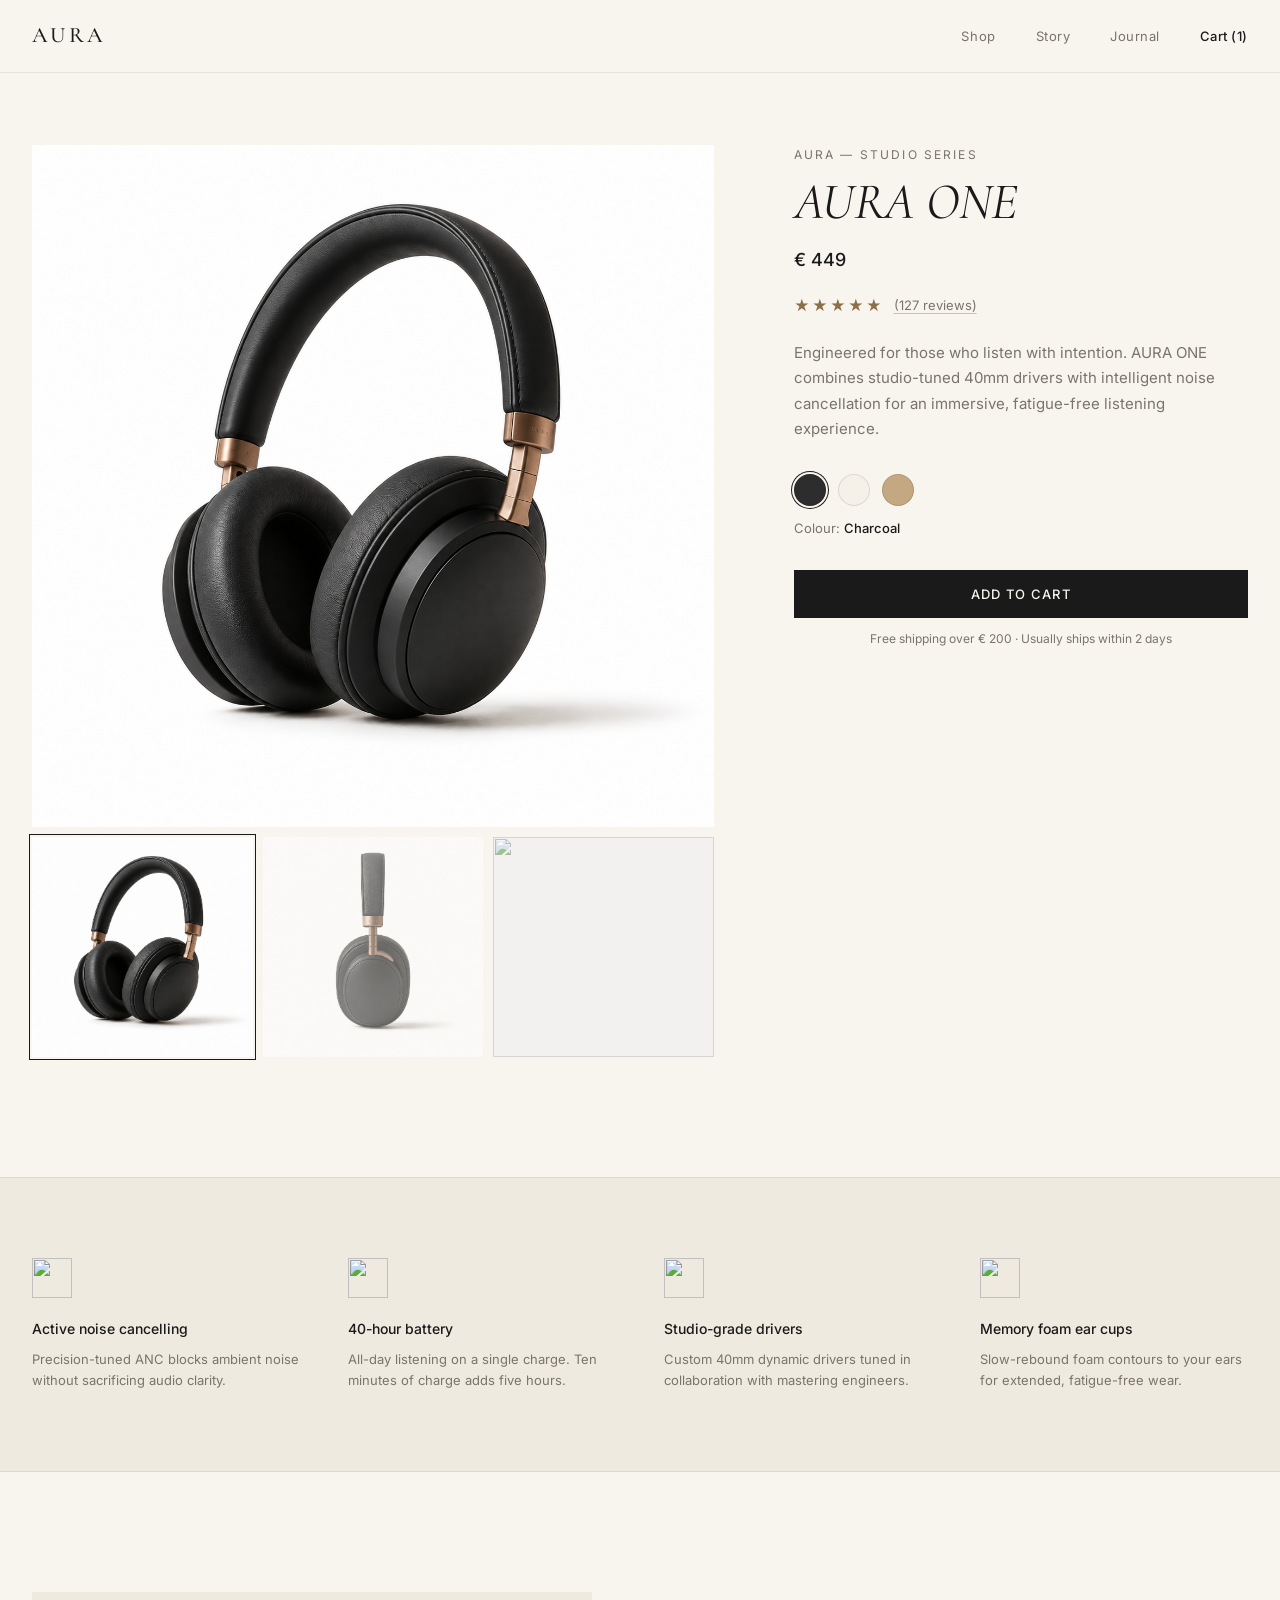
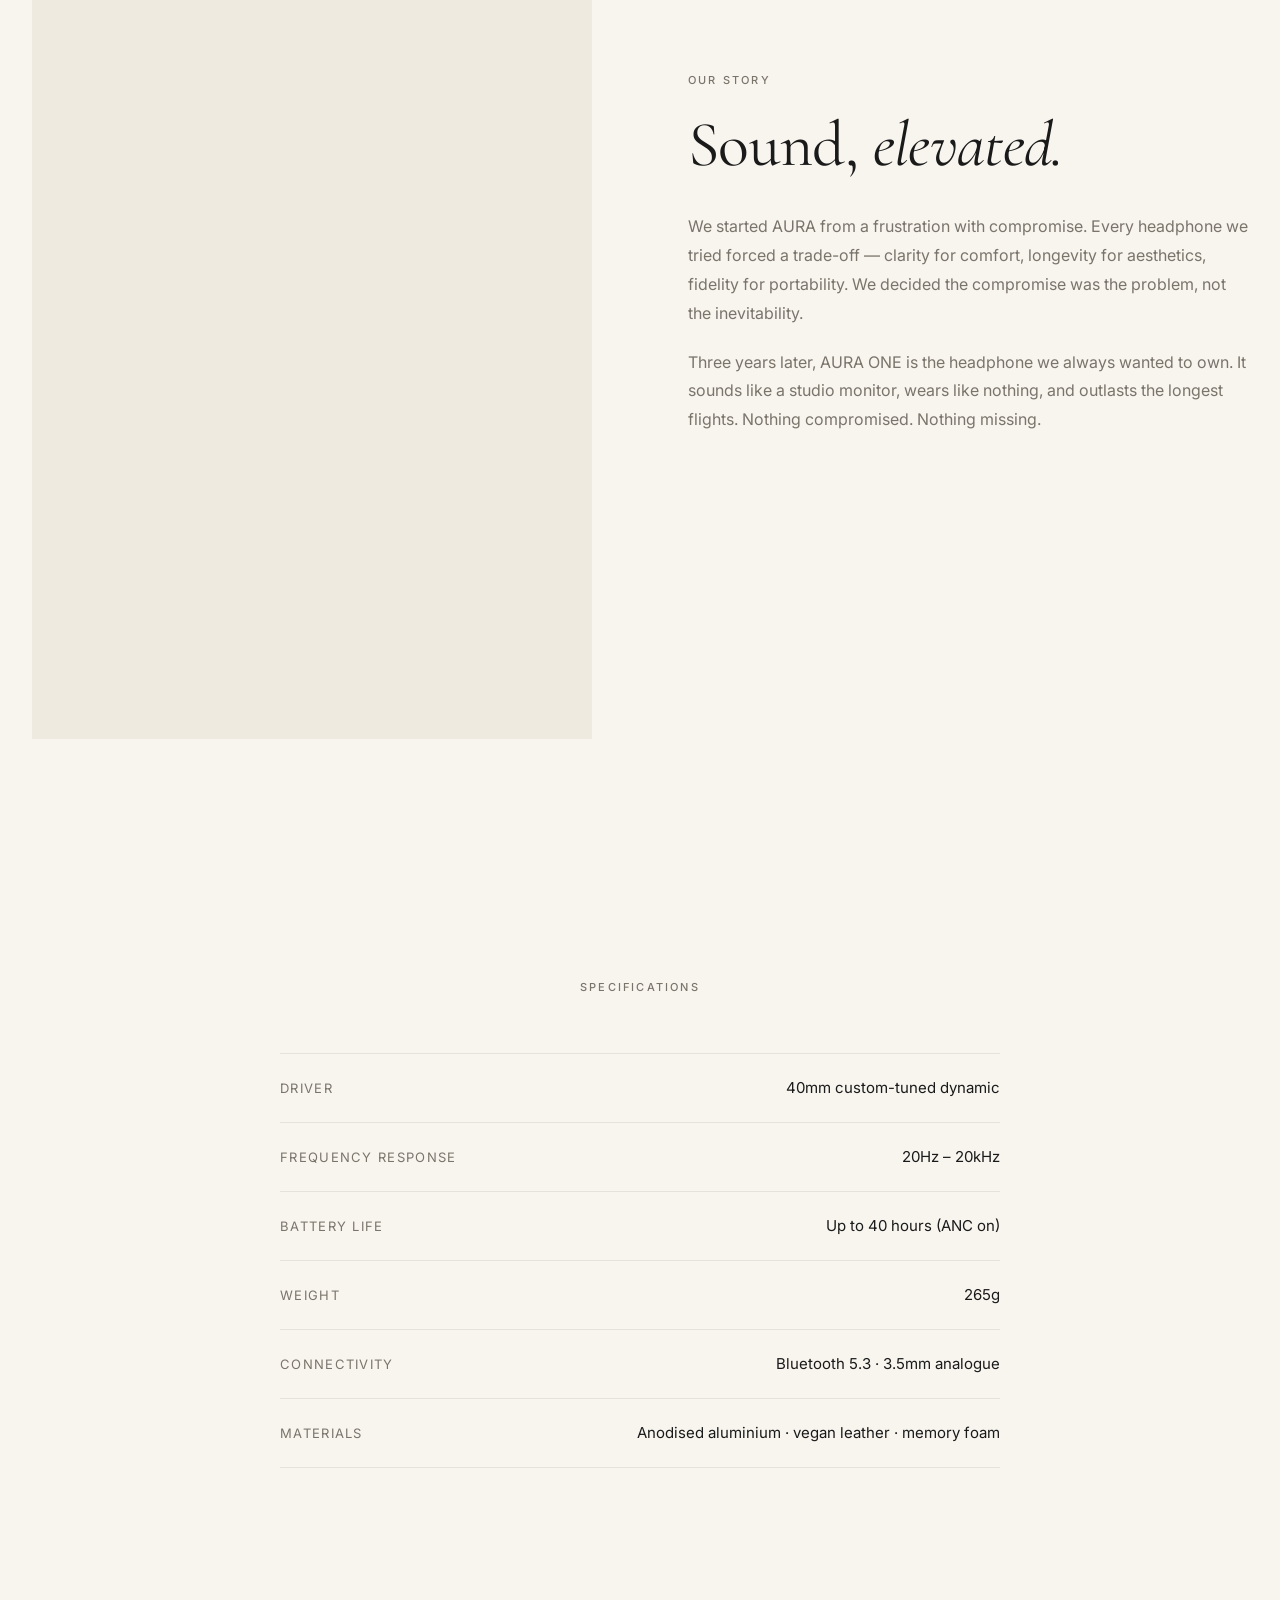
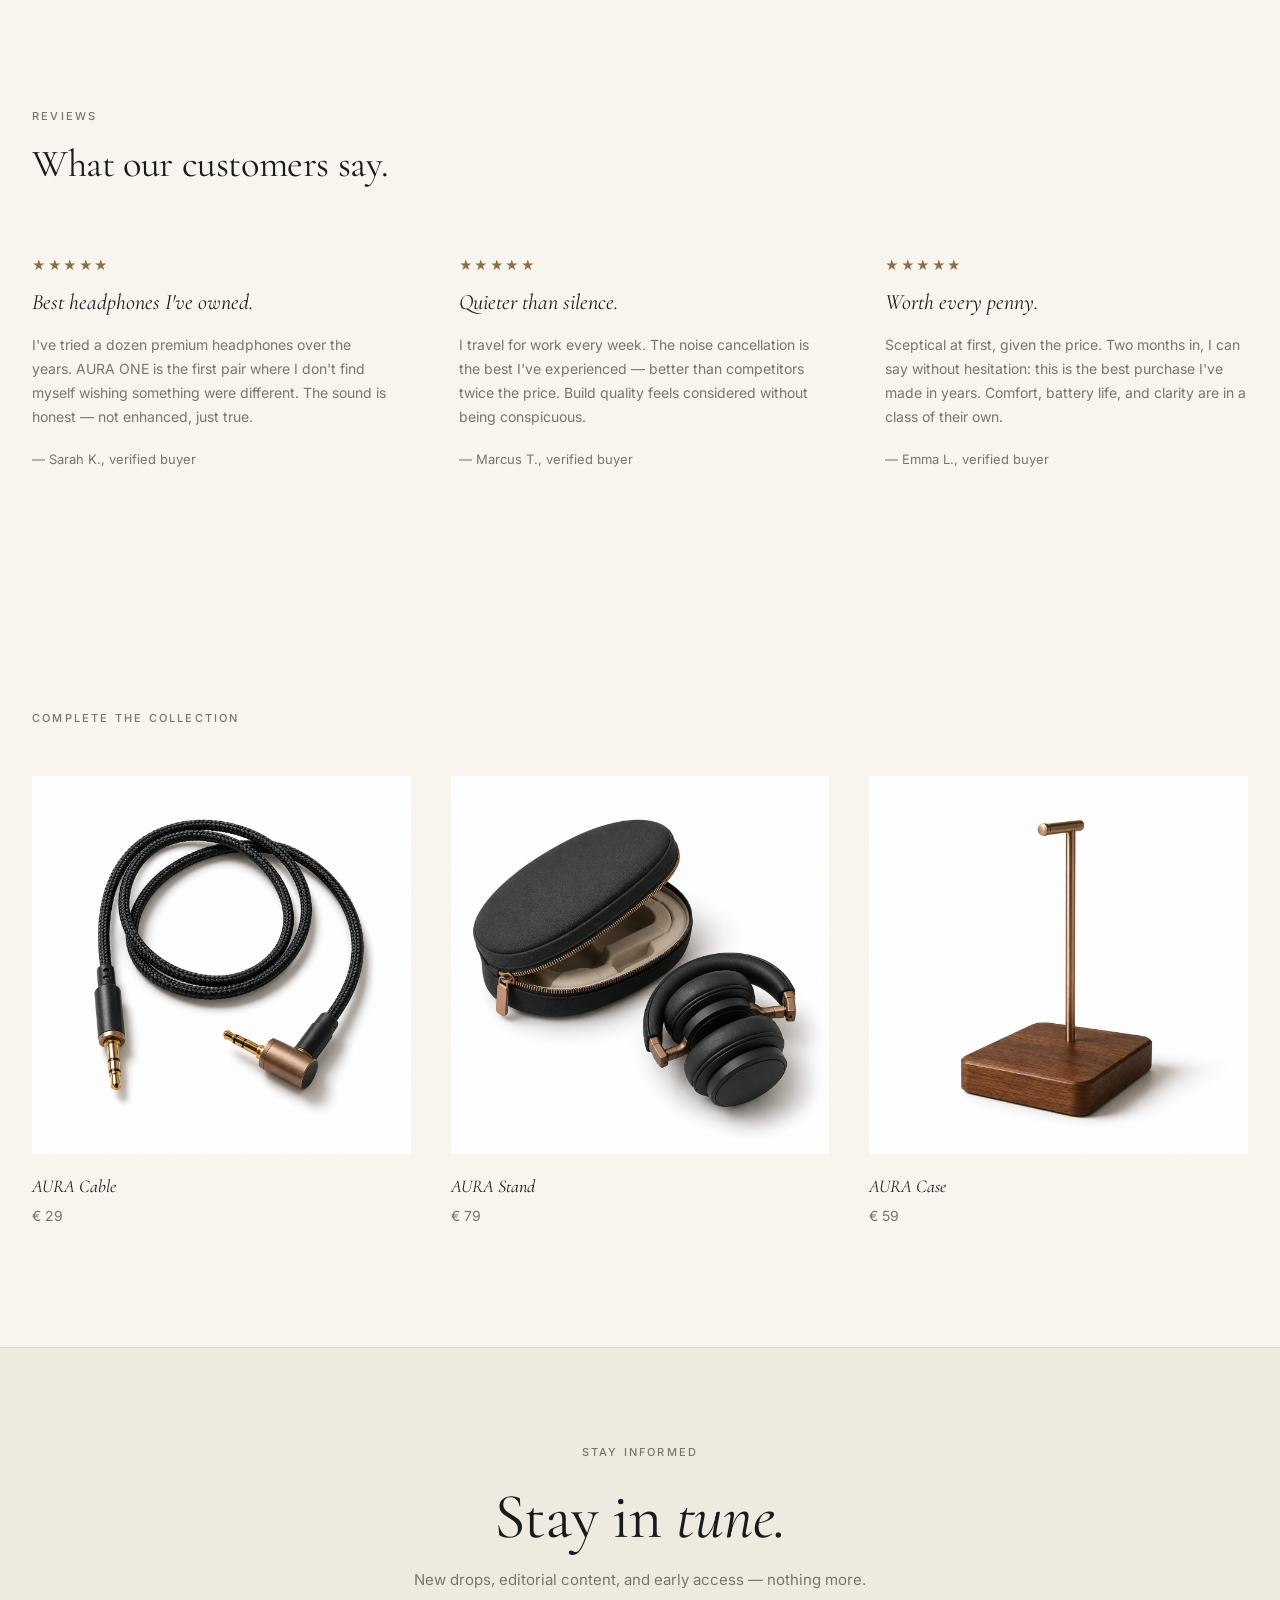
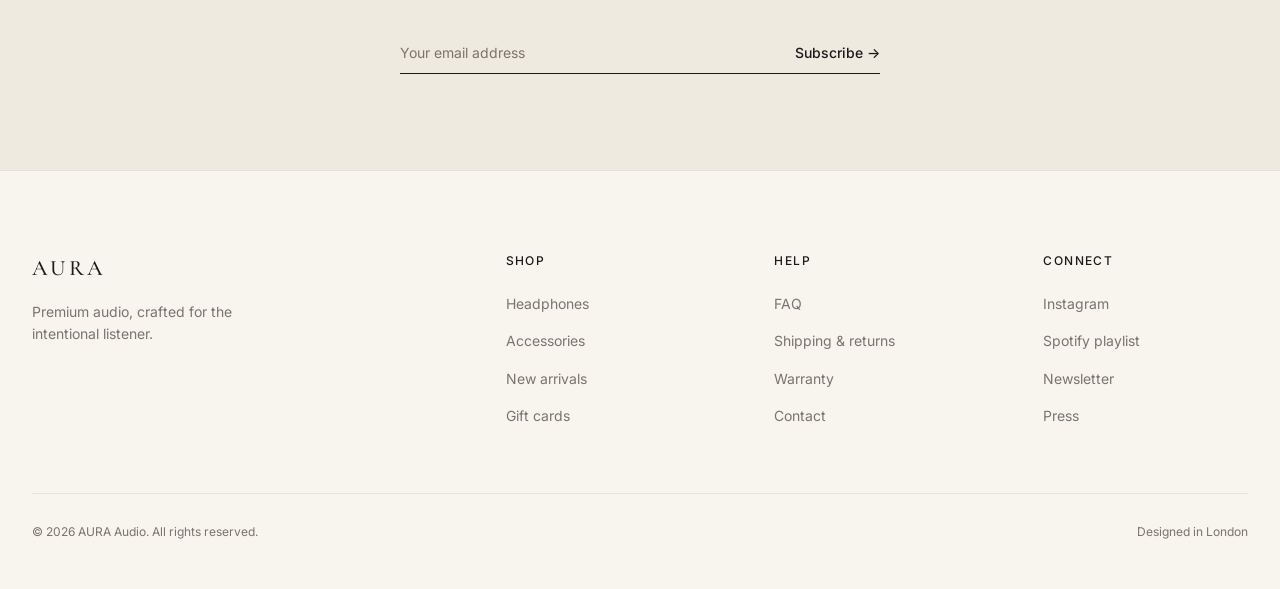
==== commit 742756d2: "Add feature strip icons" ====
--- a/index.html
+++ b/index.html
@@ -37,31 +37,31 @@
         <div class="product-gallery">
           <div class="gallery__main">
             <img class="gallery__main-img" id="main-img"
-                 src="images/aura-main.jpg"
+                 src="images/aura-main.png"
                  alt="AURA ONE headphones — front view"
                  loading="eager">
           </div>
           <div class="gallery__thumbs" role="group" aria-label="Product views">
             <button class="gallery__thumb is-active"
-                    data-src="images/aura-side.jpg"
+                    data-src="images/aura-main.png"
                     data-alt="AURA ONE headphones — side view"
                     aria-label="Side view"
                     aria-pressed="true">
-              <img src="images/aura-side.jpg" alt="" loading="lazy">
+              <img src="images/aura-main.png" alt="" loading="lazy">
             </button>
             <button class="gallery__thumb"
-                    data-src="images/aura-case.jpg"
+                    data-src="images/aura-side.png"
                     data-alt="AURA ONE headphones — travel case"
                     aria-label="Travel case"
                     aria-pressed="false">
-              <img src="images/aura-case.jpg" alt="" loading="lazy">
+              <img src="images/aura-side.png" alt="" loading="lazy">
             </button>
             <button class="gallery__thumb"
-                    data-src="images/aura-cable.jpg"
+                    data-src="images/aura-wear.png"
                     data-alt="AURA ONE headphones — cable accessory"
                     aria-label="Cable accessory"
                     aria-pressed="false">
-              <img src="images/aura-cable.jpg" alt="" loading="lazy">
+              <img src="images/aura-wear.png" alt="" loading="lazy">
             </button>
           </div>
         </div>
@@ -105,25 +105,33 @@
         <div class="feature-strip__grid">
 
           <div class="feature-item">
-            <div class="feature-icon" aria-hidden="true"></div>
+            <div class="feature-icon" aria-hidden="true">
+              <img src="images/aura-audio.png" alt="">
+            </div>
             <h3 class="feature-title">Active noise cancelling</h3>
             <p class="feature-desc">Precision-tuned ANC blocks ambient noise without sacrificing audio clarity.</p>
           </div>
 
           <div class="feature-item">
-            <div class="feature-icon" aria-hidden="true"></div>
+            <div class="feature-icon" aria-hidden="true">
+              <img src="images/aura-battery.png" alt="">
+            </div>
             <h3 class="feature-title">40-hour battery</h3>
             <p class="feature-desc">All-day listening on a single charge. Ten minutes of charge adds five hours.</p>
           </div>
 
           <div class="feature-item">
-            <div class="feature-icon" aria-hidden="true"></div>
+            <div class="feature-icon" aria-hidden="true">
+              <img src="images/aura-drivers.png" alt="">
+            </div>
             <h3 class="feature-title">Studio-grade drivers</h3>
             <p class="feature-desc">Custom 40mm dynamic drivers tuned in collaboration with mastering engineers.</p>
           </div>
 
           <div class="feature-item">
-            <div class="feature-icon" aria-hidden="true"></div>
+            <div class="feature-icon" aria-hidden="true">
+              <img src="images/aura-foam.png" alt="">
+            </div>
             <h3 class="feature-title">Memory foam ear cups</h3>
             <p class="feature-desc">Slow-rebound foam contours to your ears for extended, fatigue-free wear.</p>
           </div>
@@ -226,7 +234,9 @@
 
           <a href="#" class="related-card">
             <div class="related-card__img-wrap">
-              <div class="related-card__img" style="background:#EFEAE0"></div>
+              <div class="related-card__img" style="background:#EFEAE0">
+                <img src="images/aura-cable.png" alt="" loading="lazy">
+              </div>
             </div>
             <h3 class="related-card__name">AURA Cable</h3>
             <p class="related-card__price">&#x20AC; 29</p>
@@ -234,7 +244,9 @@
 
           <a href="#" class="related-card">
             <div class="related-card__img-wrap">
-              <div class="related-card__img" style="background:#E5DFD3"></div>
+              <div class="related-card__img" style="background:#E5DFD3">
+                <img src="images/aura-stand.png" alt="" loading="lazy">
+              </div>
             </div>
             <h3 class="related-card__name">AURA Stand</h3>
             <p class="related-card__price">&#x20AC; 79</p>
@@ -242,7 +254,9 @@
 
           <a href="#" class="related-card">
             <div class="related-card__img-wrap">
-              <div class="related-card__img" style="background:#D8D0C4"></div>
+              <div class="related-card__img" style="background:#D8D0C4">
+                <img src="images/aura-case.png" alt="" loading="lazy">
+              </div>
             </div>
             <h3 class="related-card__name">AURA Case</h3>
             <p class="related-card__price">&#x20AC; 59</p>
--- a/style.css
+++ b/style.css
@@ -350,8 +350,14 @@
 .feature-icon {
   width: 40px;
   height: 40px;
-  background: rgba(0, 0, 0, 0.07);
   margin-bottom: 20px;
+}
+
+.feature-icon img {
+  width: 100%;
+  height: 100%;
+  object-fit: contain;
+  display: block;
 }
 
 .feature-title {
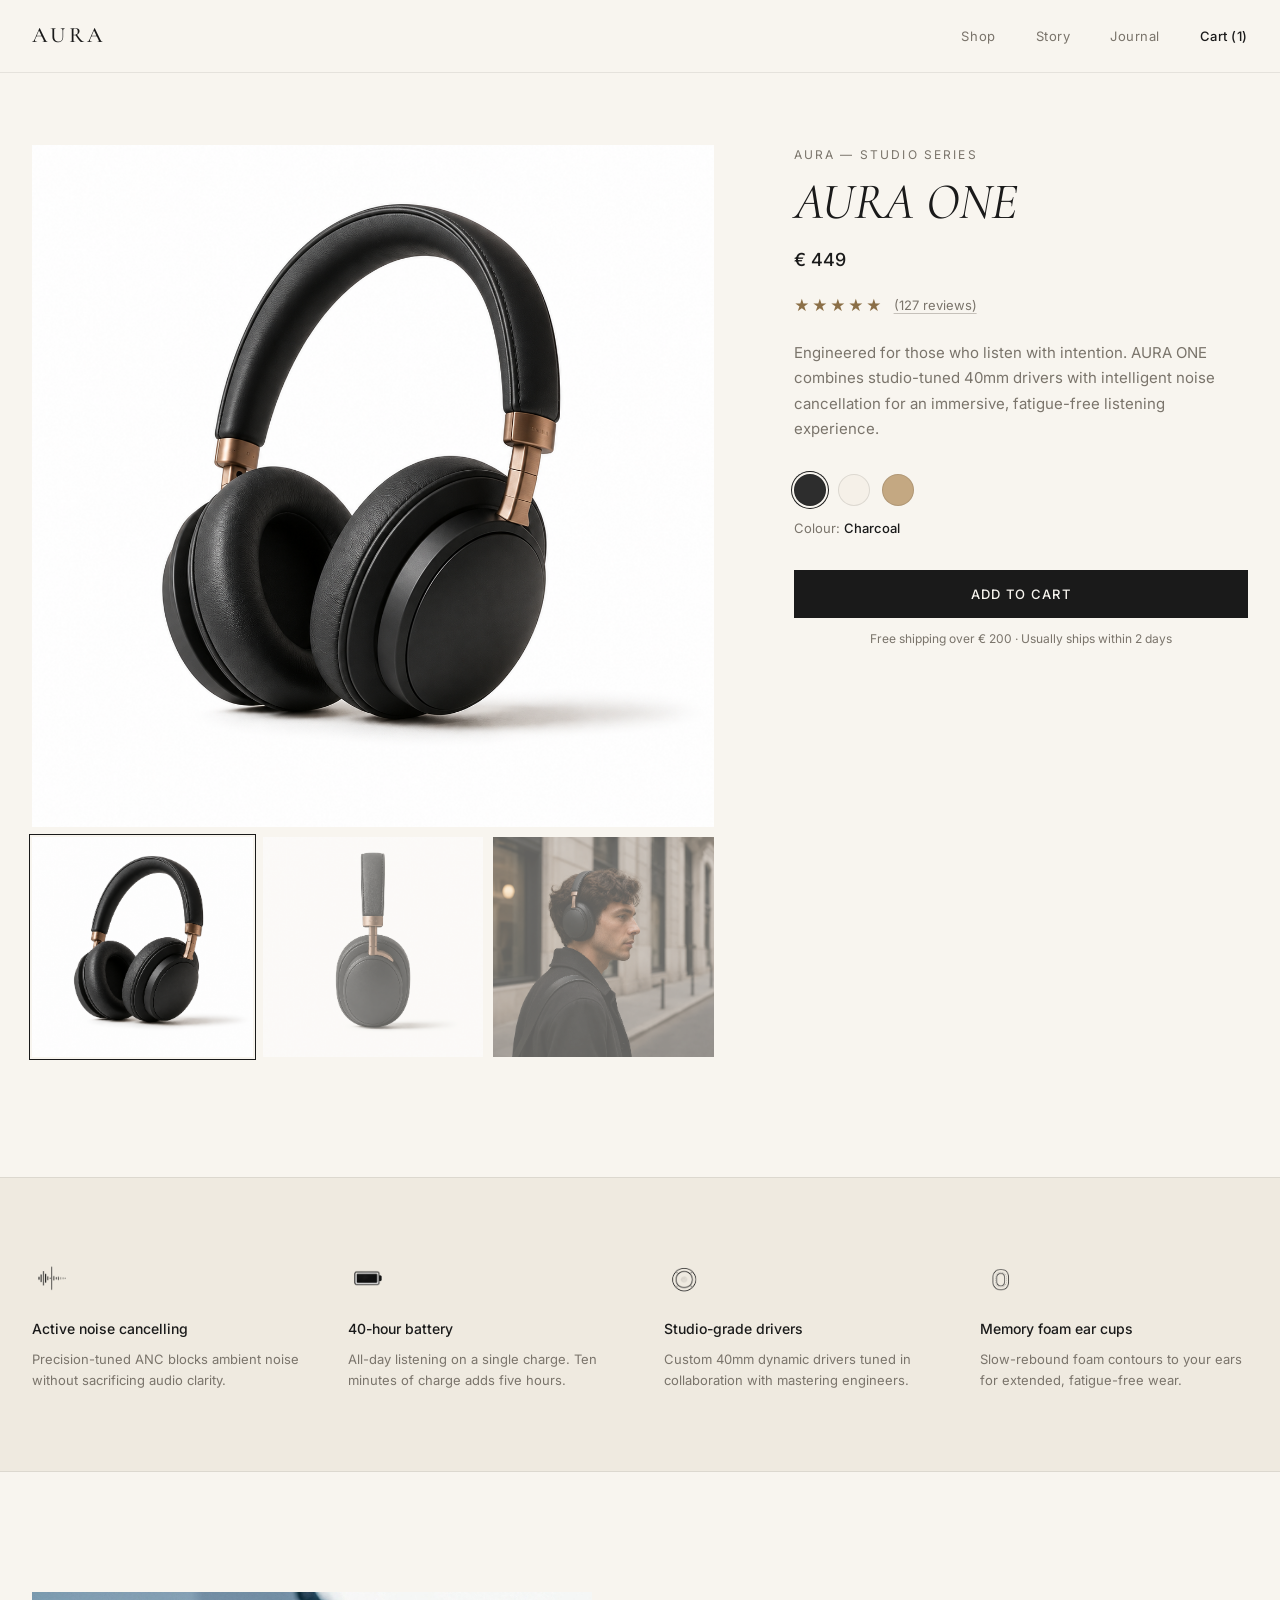
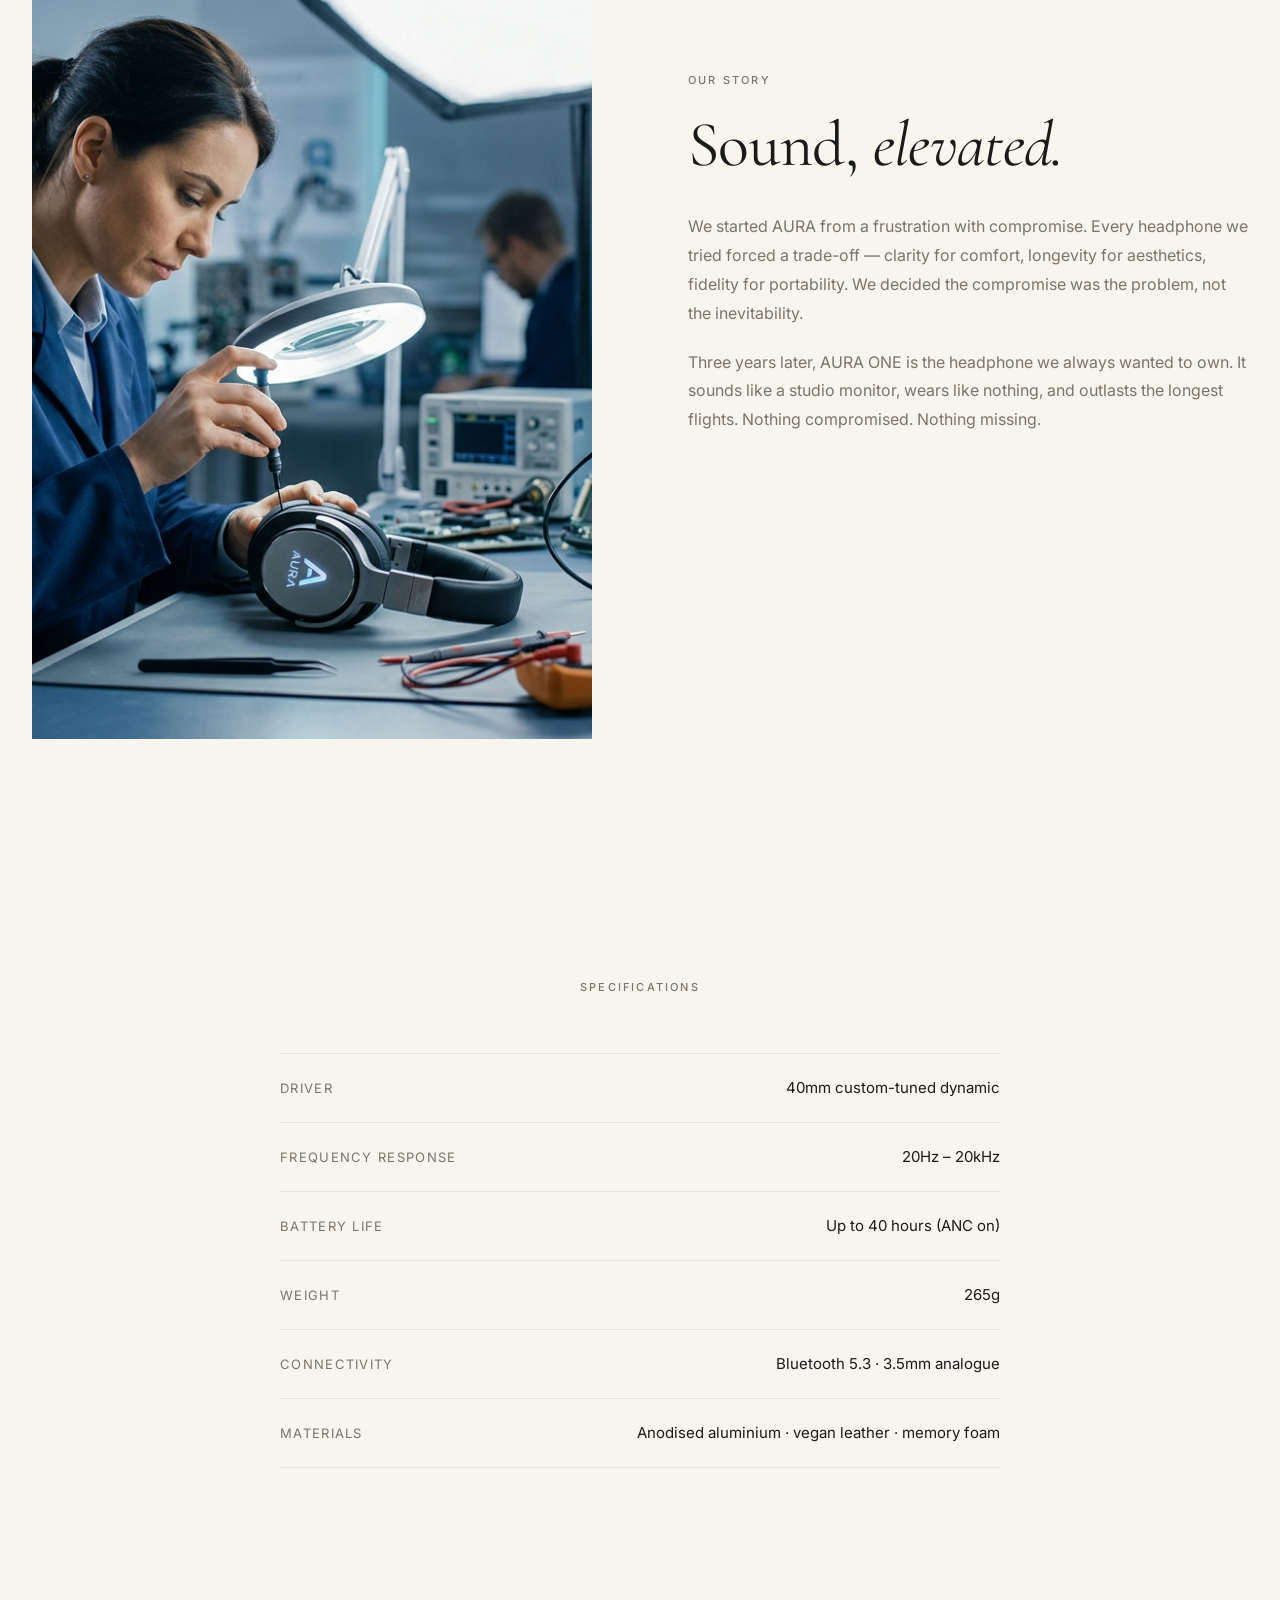
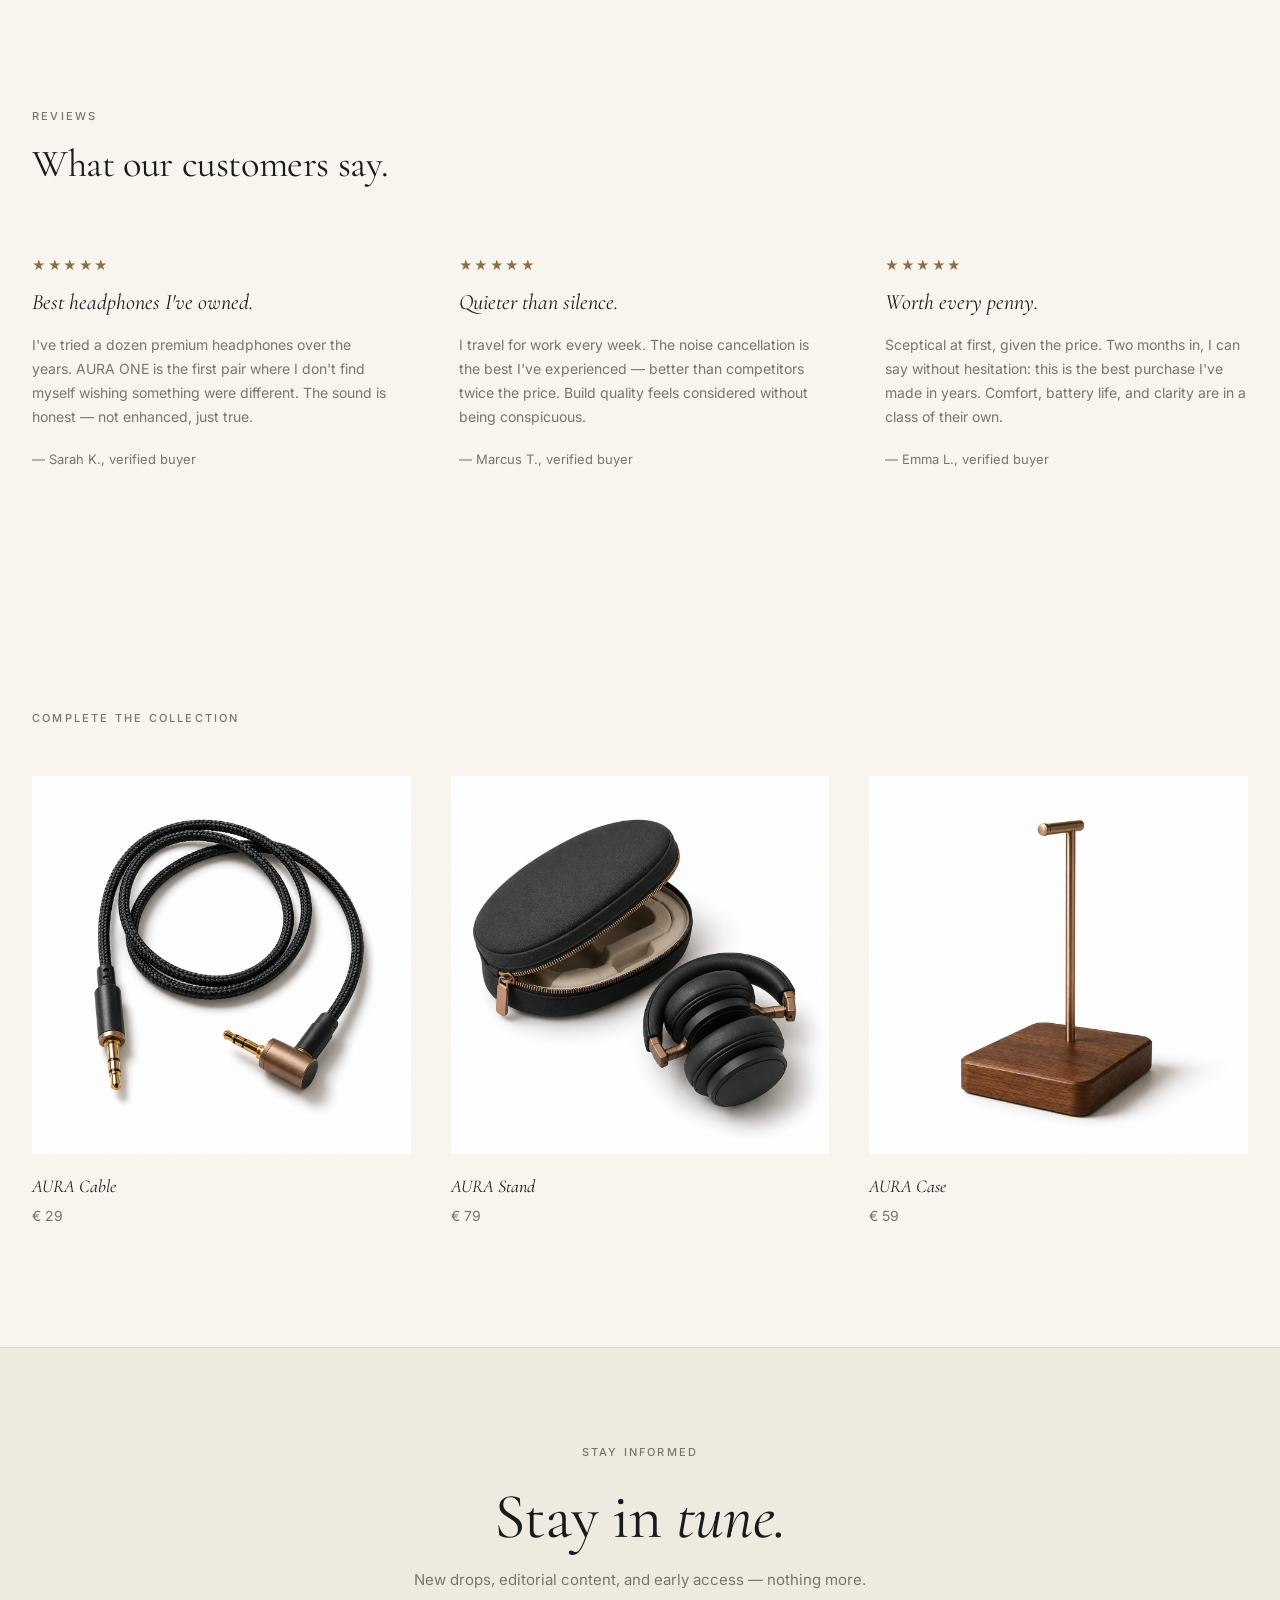
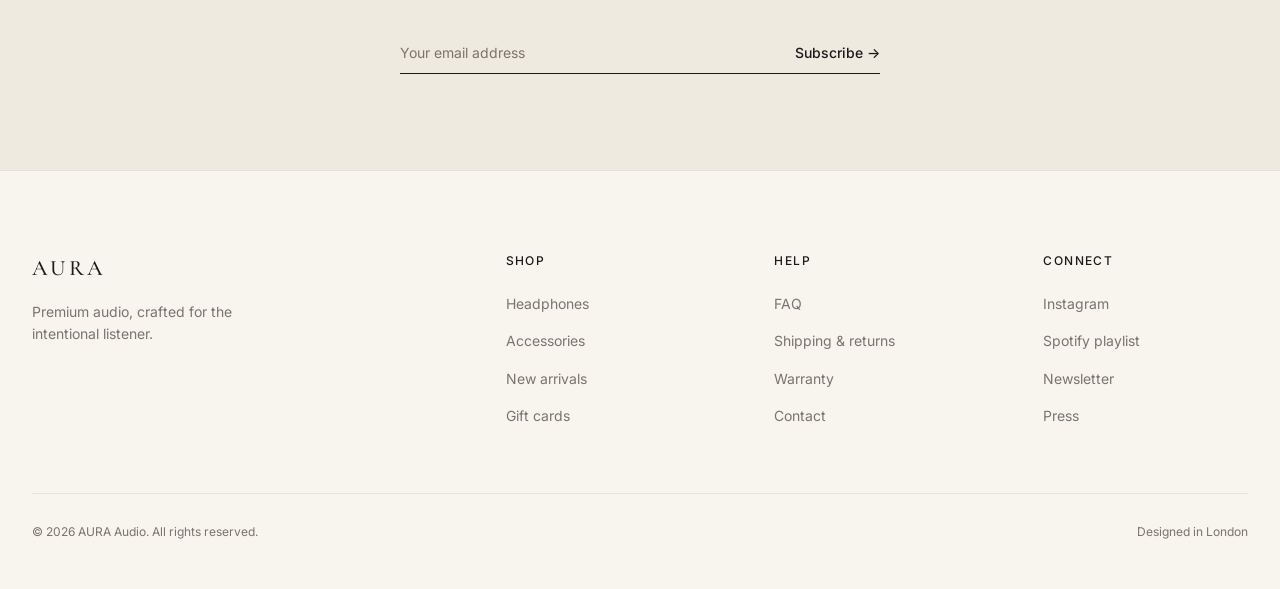
==== commit 3093ff3d: "Image files added for the "Our story" section of the e-commerce website." ====
--- a/index.html
+++ b/index.html
@@ -144,7 +144,9 @@
     <section class="story section">
       <div class="container story__grid">
         <div class="story__image-col">
-          <div class="story__image" aria-hidden="true"></div>
+          <div class="story__image" aria-hidden="true">
+            <img src="images/aura-story.png" alt="" loading="lazy">
+          </div>
         </div>
         <div class="story__content">
           <span class="section-label">Our story</span>
--- a/style.css
+++ b/style.css
@@ -388,6 +388,14 @@
   width: 100%;
   aspect-ratio: 3/4;
   background: var(--bg-soft);
+  overflow: hidden;
+}
+
+.story__image img {
+  width: 100%;
+  height: 100%;
+  object-fit: cover;
+  display: block;
 }
 
 .story__content {
